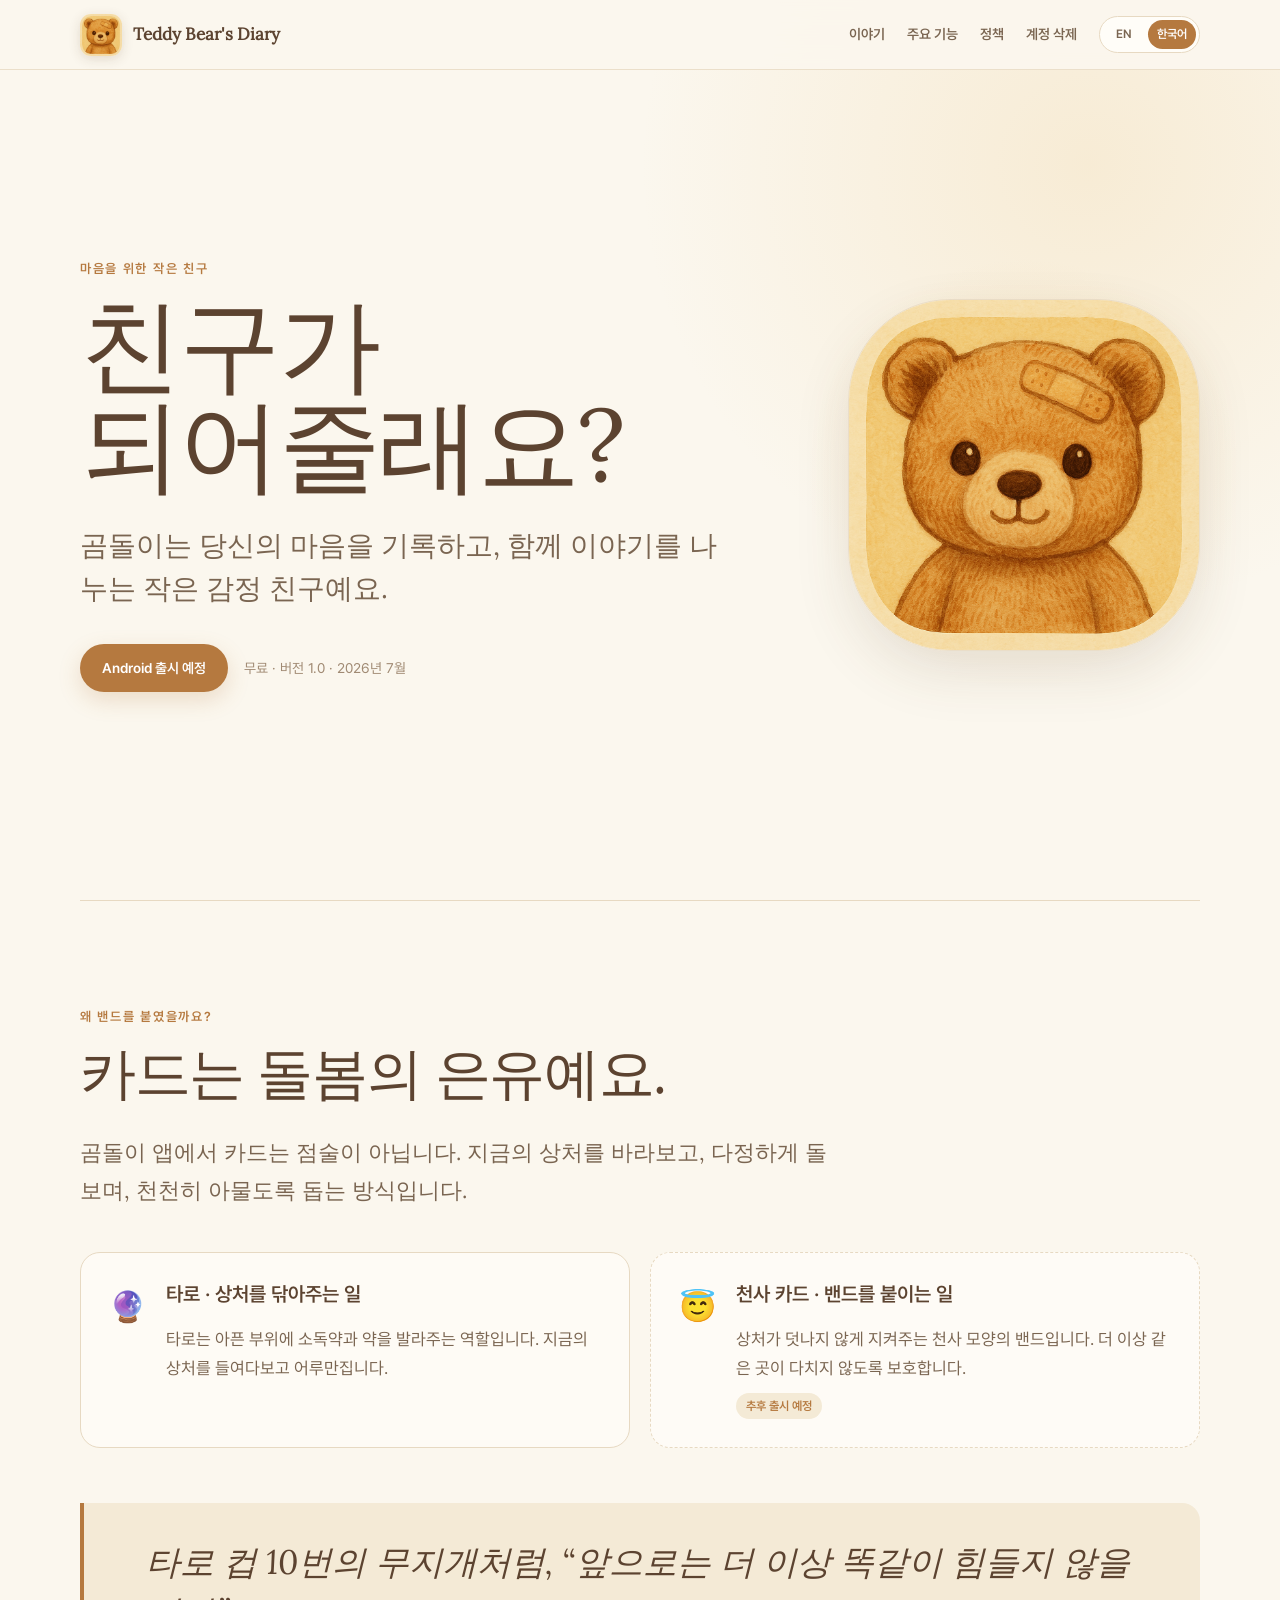
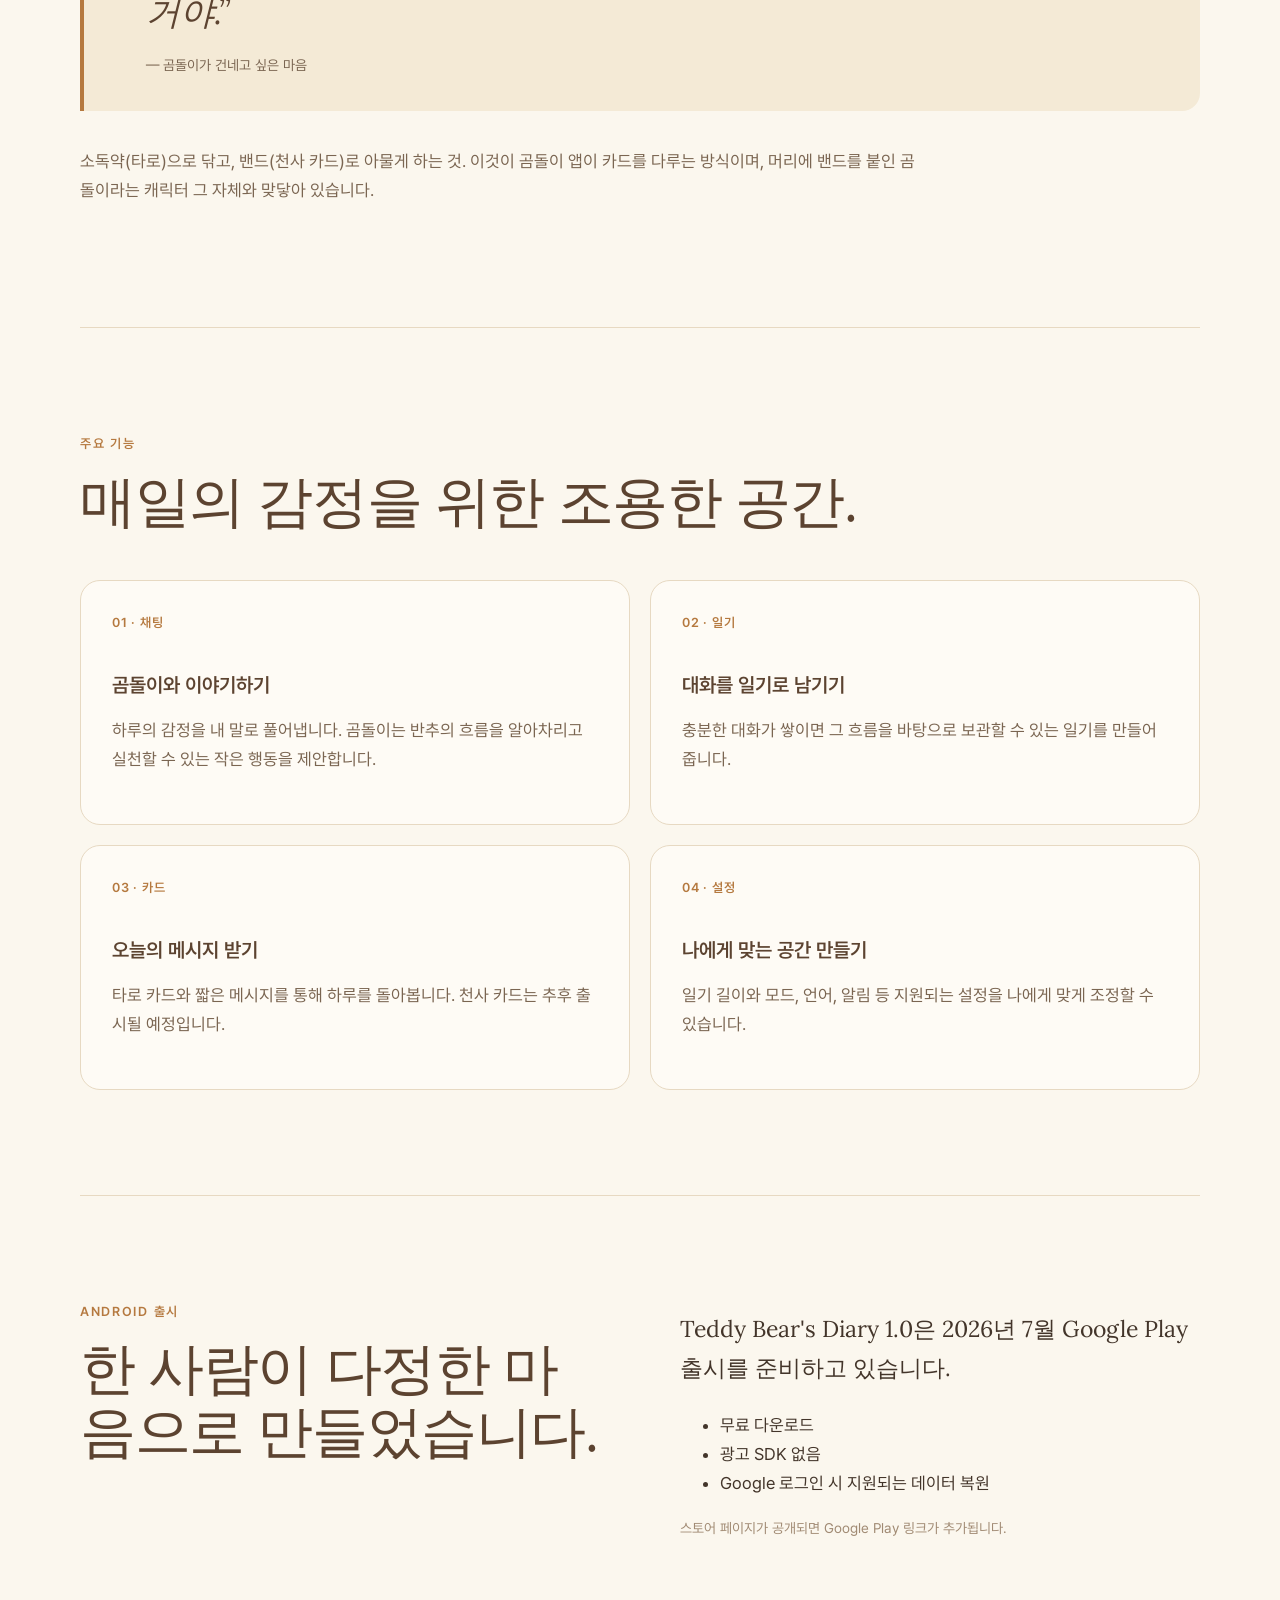
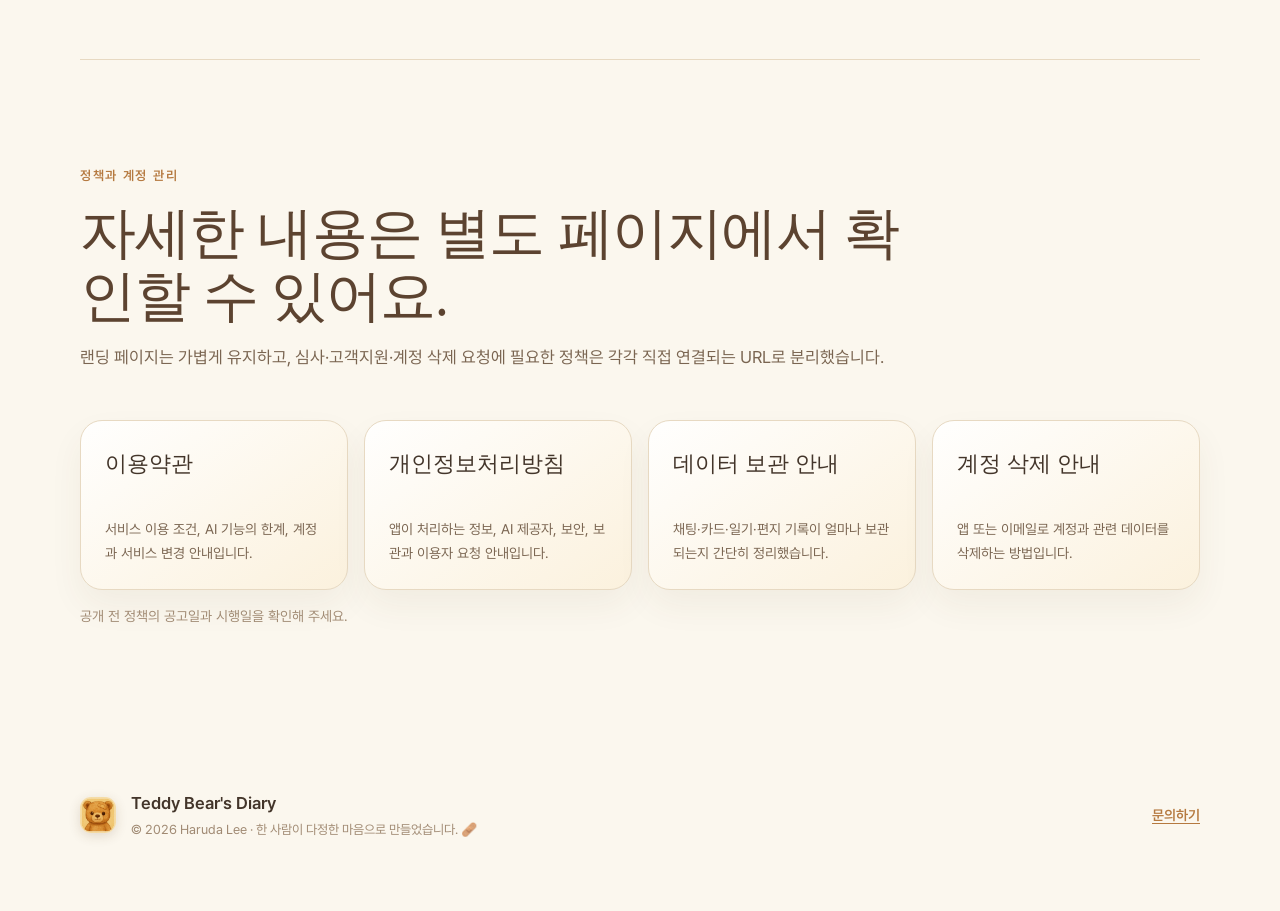
==== ko/index.html @ 34d7853b "first commit" ====
<!doctype html>
<html lang="ko">
<head>
  <meta charset="utf-8">
  <meta name="viewport" content="width=device-width, initial-scale=1">
  <meta name="description" content="Teddy Bear's Diary는 마음을 기록하고 이야기를 나누는 작은 감정 친구입니다.">
  <meta name="theme-color" content="#fbf7ee">
  <meta property="og:title" content="Teddy Bear's Diary">
  <meta property="og:description" content="당신의 마음을 기록하고 곁에서 이야기를 나누는 작은 감정 친구.">
  <meta property="og:image" content="../assets/app-icon.png">
  <title>Teddy Bear's Diary · 한국어</title>
  <link rel="icon" href="../assets/app-icon.png">
  <link rel="alternate" hreflang="en" href="../">
  <link rel="alternate" hreflang="ko" href="./">
  <link rel="stylesheet" href="../styles.css">
</head>
<body>
  <a class="skip-link" href="#main">본문으로 건너뛰기</a>

  <header class="site-header">
    <a class="brand" href="#top" aria-label="Teddy Bear's Diary 홈">
      <img src="../assets/app-icon.png" alt="" width="42" height="42">
      <span>Teddy Bear's Diary</span>
    </a>
    <div class="header-actions">
      <nav aria-label="주요 메뉴">
        <a href="#story">이야기</a>
        <a href="#features">주요 기능</a>
        <a href="#policies">정책</a>
        <a href="legal/delete-account.html">계정 삭제</a>
      </nav>
      <div class="language-switch" aria-label="언어">
        <a href="../" lang="en">EN</a>
        <a href="./" lang="ko" aria-current="page">한국어</a>
      </div>
    </div>
  </header>

  <main id="main">
    <section class="hero" id="top">
      <div class="hero-copy">
        <p class="eyebrow">마음을 위한 작은 친구</p>
        <h1>친구가<br>되어줄래요?</h1>
        <p class="lede">곰돌이는 당신의 마음을 기록하고, 함께 이야기를 나누는 작은 감정 친구예요.</p>
        <div class="hero-actions">
          <a class="button" href="#availability">Android 출시 예정</a>
          <span>무료 · 버전 1.0 · 2026년 7월</span>
        </div>
      </div>
      <figure class="hero-art">
        <img src="../assets/app-icon.png" alt="머리에 밴드를 붙인 따뜻한 수채화 곰돌이">
      </figure>
    </section>

    <section class="section story" id="story">
      <div class="section-heading">
        <p class="eyebrow">왜 밴드를 붙였을까요?</p>
        <h2>카드는 돌봄의 은유예요.</h2>
      </div>
      <p class="section-intro">곰돌이 앱에서 카드는 점술이 아닙니다. 지금의 상처를 바라보고, 다정하게 돌보며, 천천히 아물도록 돕는 방식입니다.</p>

      <div class="care-grid">
        <article class="care-card">
          <span class="care-icon" aria-hidden="true">🔮</span>
          <div>
            <h3>타로 · 상처를 닦아주는 일</h3>
            <p>타로는 아픈 부위에 소독약과 약을 발라주는 역할입니다. 지금의 상처를 들여다보고 어루만집니다.</p>
          </div>
        </article>
        <article class="care-card muted">
          <span class="care-icon" aria-hidden="true">😇</span>
          <div>
            <h3>천사 카드 · 밴드를 붙이는 일</h3>
            <p>상처가 덧나지 않게 지켜주는 천사 모양의 밴드입니다. 더 이상 같은 곳이 다치지 않도록 보호합니다.</p>
            <span class="coming-soon">추후 출시 예정</span>
          </div>
        </article>
      </div>

      <blockquote>
        <p>타로 컵 10번의 무지개처럼, “앞으로는 더 이상 똑같이 힘들지 않을 거야.”</p>
        <cite>— 곰돌이가 건네고 싶은 마음</cite>
      </blockquote>

      <p class="story-close">소독약(타로)으로 닦고, 밴드(천사 카드)로 아물게 하는 것. 이것이 곰돌이 앱이 카드를 다루는 방식이며, 머리에 밴드를 붙인 곰돌이라는 캐릭터 그 자체와 맞닿아 있습니다.</p>
    </section>

    <section class="section" id="features">
      <div class="section-heading">
        <p class="eyebrow">주요 기능</p>
        <h2>매일의 감정을 위한 조용한 공간.</h2>
      </div>
      <div class="feature-grid">
        <article>
          <span>01 · 채팅</span>
          <h3>곰돌이와 이야기하기</h3>
          <p>하루의 감정을 내 말로 풀어냅니다. 곰돌이는 반추의 흐름을 알아차리고 실천할 수 있는 작은 행동을 제안합니다.</p>
        </article>
        <article>
          <span>02 · 일기</span>
          <h3>대화를 일기로 남기기</h3>
          <p>충분한 대화가 쌓이면 그 흐름을 바탕으로 보관할 수 있는 일기를 만들어 줍니다.</p>
        </article>
        <article>
          <span>03 · 카드</span>
          <h3>오늘의 메시지 받기</h3>
          <p>타로 카드와 짧은 메시지를 통해 하루를 돌아봅니다. 천사 카드는 추후 출시될 예정입니다.</p>
        </article>
        <article>
          <span>04 · 설정</span>
          <h3>나에게 맞는 공간 만들기</h3>
          <p>일기 길이와 모드, 언어, 알림 등 지원되는 설정을 나에게 맞게 조정할 수 있습니다.</p>
        </article>
      </div>
    </section>

    <section class="section availability" id="availability">
      <div>
        <p class="eyebrow">Android 출시</p>
        <h2>한 사람이 다정한 마음으로 만들었습니다.</h2>
      </div>
      <div class="availability-copy">
        <p>Teddy Bear's Diary 1.0은 2026년 7월 Google Play 출시를 준비하고 있습니다.</p>
        <ul>
          <li>무료 다운로드</li>
          <li>광고 SDK 없음</li>
          <li>Google 로그인 시 지원되는 데이터 복원</li>
        </ul>
        <p class="small-note">스토어 페이지가 공개되면 Google Play 링크가 추가됩니다.</p>
      </div>
    </section>

    <section class="section policies policy-summary" id="policies">
      <div class="section-heading">
        <p class="eyebrow">정책과 계정 관리</p>
        <h2>자세한 내용은 별도 페이지에서 확인할 수 있어요.</h2>
        <p>랜딩 페이지는 가볍게 유지하고, 심사·고객지원·계정 삭제 요청에 필요한 정책은 각각 직접 연결되는 URL로 분리했습니다.</p>
      </div>

      <div class="policy-card-grid">
        <a class="policy-card" href="legal/terms.html">
          <strong>이용약관</strong>
          <span>서비스 이용 조건, AI 기능의 한계, 계정과 서비스 변경 안내입니다.</span>
        </a>
        <a class="policy-card" href="legal/privacy.html">
          <strong>개인정보처리방침</strong>
          <span>앱이 처리하는 정보, AI 제공자, 보안, 보관과 이용자 요청 안내입니다.</span>
        </a>
        <a class="policy-card" href="legal/retention.html">
          <strong>데이터 보관 안내</strong>
          <span>채팅·카드·일기·편지 기록이 얼마나 보관되는지 간단히 정리했습니다.</span>
        </a>
        <a class="policy-card" href="legal/delete-account.html">
          <strong>계정 삭제 안내</strong>
          <span>앱 또는 이메일로 계정과 관련 데이터를 삭제하는 방법입니다.</span>
        </a>
      </div>

      <p class="small-note">공개 전 정책의 공고일과 시행일을 확인해 주세요.</p>
    </section>
  </main>

  <footer>
    <img src="../assets/app-icon.png" alt="" width="36" height="36">
    <div>
      <strong>Teddy Bear's Diary</strong>
      <span>© 2026 Haruda Lee · 한 사람이 다정한 마음으로 만들었습니다. 🩹</span>
    </div>
    <a href="mailto:glee98670@gmail.com">문의하기</a>
  </footer>
</body>
</html>
---- styles.css ----
@font-face {
  font-family: "Lora";
  src: url("assets/fonts/Lora-Regular.ttf") format("truetype");
  font-style: normal;
  font-weight: 400;
  font-display: swap;
}

@font-face {
  font-family: "Lora";
  src: url("assets/fonts/Lora-Italic.ttf") format("truetype");
  font-style: italic;
  font-weight: 400;
  font-display: swap;
}

@font-face {
  font-family: "Pretendard";
  src: url("assets/fonts/Pretendard-Regular.otf") format("opentype");
  font-style: normal;
  font-weight: 400;
  font-display: swap;
}

@font-face {
  font-family: "Pretendard";
  src: url("assets/fonts/Pretendard-SemiBold.otf") format("opentype");
  font-style: normal;
  font-weight: 600;
  font-display: swap;
}

:root {
  --paper: #fbf7ee;
  --paper-deep: #f4ead6;
  --card: #fffdf8;
  --ink: #43352a;
  --muted: #7a6551;
  --soft: #a08a73;
  --accent: #b5793f;
  --accent-dark: #5c4330;
  --line: #e7d9c2;
  --shadow: 0 22px 55px rgba(91, 62, 34, 0.12);
}

* {
  box-sizing: border-box;
}

html {
  scroll-behavior: smooth;
  overflow-x: clip;
}

body {
  margin: 0;
  overflow-x: clip;
  background:
    radial-gradient(circle at 85% 4%, rgba(235, 199, 133, 0.24), transparent 28rem),
    var(--paper);
  color: var(--ink);
  font-family: "Pretendard", "Apple SD Gothic Neo", Arial, sans-serif;
  font-size: 17px;
  line-height: 1.72;
}

img {
  max-width: 100%;
}

a {
  color: var(--accent);
  text-underline-offset: 0.18em;
}

a:focus-visible {
  outline: 3px solid rgba(181, 121, 63, 0.38);
  outline-offset: 4px;
  border-radius: 4px;
}

.skip-link {
  position: fixed;
  z-index: 20;
  top: 12px;
  left: 12px;
  padding: 8px 14px;
  border-radius: 8px;
  background: var(--ink);
  color: white;
  transform: translateY(-160%);
}

.skip-link:focus {
  transform: translateY(0);
}

.site-header {
  position: sticky;
  z-index: 10;
  top: 0;
  display: flex;
  align-items: center;
  justify-content: space-between;
  gap: 28px;
  min-height: 70px;
  padding: 10px max(24px, calc((100vw - 1120px) / 2));
  border-bottom: 1px solid rgba(231, 217, 194, 0.82);
  background: rgba(251, 247, 238, 0.92);
  backdrop-filter: blur(14px);
}

.brand {
  display: inline-flex;
  align-items: center;
  gap: 11px;
  color: var(--accent-dark);
  font-family: "Lora", Georgia, serif;
  font-weight: 600;
  text-decoration: none;
}

.brand img,
footer img {
  border-radius: 11px;
  box-shadow: 0 3px 12px rgba(91, 62, 34, 0.16);
}

.site-header nav {
  display: flex;
  flex-wrap: wrap;
  justify-content: flex-end;
  gap: 8px 22px;
}

.header-actions {
  display: flex;
  align-items: center;
  justify-content: flex-end;
  gap: 22px;
}

.site-header nav a {
  color: var(--muted);
  font-size: 14px;
  font-weight: 600;
  text-decoration: none;
}

.site-header nav a:hover {
  color: var(--accent);
}

.language-switch {
  display: inline-flex;
  flex: 0 0 auto;
  gap: 3px;
  padding: 3px;
  border: 1px solid var(--line);
  border-radius: 999px;
  background: var(--card);
}

.language-switch a {
  min-width: 42px;
  padding: 4px 9px;
  border-radius: 999px;
  color: var(--muted);
  font-size: 12px;
  font-weight: 600;
  text-align: center;
  text-decoration: none;
}

.language-switch a[aria-current="page"] {
  background: var(--accent);
  color: white;
}

main,
footer {
  width: min(1120px, calc(100% - 48px));
  margin: 0 auto;
}

.hero {
  display: grid;
  grid-template-columns: minmax(0, 1.3fr) minmax(280px, 0.7fr);
  align-items: center;
  gap: clamp(48px, 9vw, 120px);
  min-height: calc(100vh - 70px);
  padding: 90px 0 110px;
}

.eyebrow {
  margin: 0 0 13px;
  color: var(--accent);
  font-size: 13px;
  font-weight: 600;
  letter-spacing: 0.13em;
  text-transform: uppercase;
}

h1,
h2,
h3 {
  color: var(--accent-dark);
}

h1,
h2 {
  margin: 0;
  font-family: "Lora", Georgia, serif;
  font-weight: 400;
  letter-spacing: -0.025em;
}

h1 {
  max-width: 760px;
  font-size: clamp(58px, 8vw, 104px);
  line-height: 0.98;
}

h2 {
  font-size: clamp(34px, 4.4vw, 58px);
  line-height: 1.12;
}

h3 {
  margin: 0;
  font-size: 20px;
  line-height: 1.35;
}

.lede {
  max-width: 660px;
  margin: 30px 0 10px;
  color: var(--muted);
  font-family: "Lora", Georgia, serif;
  font-size: clamp(21px, 2.5vw, 28px);
  line-height: 1.52;
}

.hero-actions {
  display: flex;
  align-items: center;
  gap: 16px;
  margin-top: 34px;
  color: var(--soft);
  font-size: 14px;
}

.button {
  display: inline-flex;
  align-items: center;
  justify-content: center;
  min-height: 48px;
  padding: 10px 22px;
  border-radius: 999px;
  background: var(--accent);
  color: white;
  font-weight: 600;
  text-decoration: none;
  box-shadow: 0 8px 22px rgba(181, 121, 63, 0.22);
}

.button:hover {
  background: #a9683a;
  transform: translateY(-1px);
}

.hero-art {
  position: relative;
  margin: 0;
}

.hero-art::before {
  position: absolute;
  z-index: -1;
  inset: -14%;
  border-radius: 50%;
  background: radial-gradient(circle, rgba(229, 188, 115, 0.28), transparent 68%);
  content: "";
}

.hero-art img {
  display: block;
  width: 100%;
  border: 1px solid rgba(231, 217, 194, 0.8);
  border-radius: 29%;
  box-shadow: var(--shadow);
}

.section {
  padding: 105px 0;
  border-top: 1px solid var(--line);
}

.section-heading {
  max-width: 820px;
  margin-bottom: 48px;
}

.section-heading > p:last-child:not(.eyebrow) {
  color: var(--muted);
}

.section-intro {
  max-width: 760px;
  margin: -18px 0 42px;
  color: var(--muted);
  font-family: "Lora", Georgia, serif;
  font-size: 22px;
}

.care-grid,
.feature-grid {
  display: grid;
  grid-template-columns: repeat(2, minmax(0, 1fr));
  gap: 20px;
}

.care-card,
.feature-grid article {
  border: 1px solid var(--line);
  border-radius: 20px;
  background: rgba(255, 253, 248, 0.74);
}

.care-card {
  display: flex;
  gap: 20px;
  padding: 28px;
}

.care-card p,
.feature-grid p {
  margin-bottom: 0;
  color: var(--muted);
}

.care-card.muted {
  border-style: dashed;
}

.care-icon {
  flex: 0 0 auto;
  font-size: 30px;
}

.coming-soon {
  display: inline-block;
  margin-top: 9px;
  padding: 3px 10px;
  border-radius: 999px;
  background: var(--paper-deep);
  color: var(--accent);
  font-size: 12px;
  font-weight: 600;
}

blockquote {
  margin: 55px 0 36px;
  padding: 34px clamp(28px, 5vw, 62px);
  border-left: 4px solid var(--accent);
  border-radius: 0 18px 18px 0;
  background: var(--paper-deep);
  font-family: "Lora", Georgia, serif;
}

blockquote p {
  margin: 0;
  color: var(--accent-dark);
  font-size: clamp(23px, 3.2vw, 34px);
  font-style: italic;
  line-height: 1.48;
}

blockquote cite {
  display: block;
  margin-top: 15px;
  color: var(--muted);
  font-family: "Pretendard", Arial, sans-serif;
  font-size: 14px;
  font-style: normal;
}

.story-close {
  max-width: 840px;
  color: var(--muted);
}

.feature-grid article {
  min-height: 245px;
  padding: 31px;
}

.feature-grid span {
  display: block;
  margin-bottom: 38px;
  color: var(--accent);
  font-size: 13px;
  font-weight: 600;
  letter-spacing: 0.06em;
  text-transform: uppercase;
}

.availability {
  display: grid;
  grid-template-columns: 1fr 1fr;
  gap: 80px;
}

.availability-copy {
  padding-top: 8px;
}

.availability-copy > p:first-child {
  margin-top: 0;
  font-family: "Lora", Georgia, serif;
  font-size: 23px;
}

.small-note {
  color: var(--soft);
  font-size: 14px;
}

.policies {
  padding-bottom: 30px;
}

.policy-summary {
  padding-bottom: 92px;
}

.policy-card-grid {
  display: grid;
  grid-template-columns: repeat(4, minmax(0, 1fr));
  gap: 16px;
  margin-top: 38px;
}

.policy-card {
  display: flex;
  min-height: 170px;
  flex-direction: column;
  justify-content: space-between;
  gap: 24px;
  padding: 24px;
  border: 1px solid var(--line);
  border-radius: 22px;
  background:
    linear-gradient(145deg, rgba(255, 255, 255, 0.82), rgba(249, 234, 205, 0.62)),
    var(--card);
  box-shadow: 0 16px 34px rgba(91, 62, 34, 0.06);
  text-decoration: none;
}

.policy-card strong {
  color: var(--ink);
  font-family: "Lora", Georgia, serif;
  font-size: 22px;
  font-weight: 400;
}

.policy-card span {
  color: var(--muted);
  font-size: 14px;
}

.legal-page {
  padding-top: 86px;
}

.legal-page .section-heading h1 {
  max-width: 760px;
  margin: 0;
  font-family: "Lora", Georgia, serif;
  font-size: clamp(42px, 7vw, 84px);
  font-weight: 400;
  letter-spacing: -0.055em;
  line-height: 0.96;
}

.policy-nav {
  position: sticky;
  z-index: 5;
  top: 84px;
  display: flex;
  flex-wrap: wrap;
  gap: 10px;
  margin: 0 0 55px;
  padding: 13px;
  border: 1px solid var(--line);
  border-radius: 16px;
  background: rgba(251, 247, 238, 0.94);
  backdrop-filter: blur(12px);
}

.policy-nav a {
  padding: 7px 13px;
  border-radius: 999px;
  background: var(--paper-deep);
  font-size: 13px;
  font-weight: 600;
  text-decoration: none;
}

.policy-nav a[aria-current="page"] {
  background: var(--accent);
  color: #fffaf0;
}

.policy-document {
  scroll-margin-top: 160px;
  margin: 0 0 60px;
  padding: clamp(28px, 6vw, 68px);
  border: 1px solid var(--line);
  border-radius: 24px;
  background: var(--card);
  box-shadow: 0 18px 42px rgba(91, 62, 34, 0.06);
}

.policy-document > header {
  display: grid;
  grid-template-columns: 54px minmax(0, 1fr);
  gap: 18px;
  margin-bottom: 50px;
  padding-bottom: 32px;
  border-bottom: 1px solid var(--line);
}

.policy-document > header h2 {
  font-size: clamp(31px, 4vw, 48px);
}

.policy-document > header p:not(.policy-number) {
  margin: 8px 0 0;
  color: var(--soft);
  font-size: 14px;
}

.policy-number {
  display: grid;
  width: 48px;
  height: 48px;
  margin: 4px 0 0;
  place-items: center;
  border-radius: 14px;
  background: var(--paper-deep);
  color: var(--accent);
  font-family: "Lora", Georgia, serif;
  font-weight: 600;
}

.policy-document section {
  margin: 42px 0;
}

.policy-document section:last-child {
  margin-bottom: 0;
}

.policy-document h3 {
  margin-bottom: 12px;
  font-family: "Lora", Georgia, serif;
  font-size: 22px;
  font-weight: 400;
}

.policy-document li + li {
  margin-top: 7px;
}

.retention-list {
  display: grid;
  gap: 0;
  margin: 0 0 40px;
  padding: 0;
  list-style: none;
}

.retention-list li {
  display: grid;
  grid-template-columns: minmax(190px, 0.7fr) minmax(0, 1.3fr);
  gap: 30px;
  margin: 0;
  padding: 19px 0;
  border-bottom: 1px solid var(--line);
}

.retention-list span {
  color: var(--muted);
}

.steps {
  padding-left: 24px;
}

.steps li {
  padding-left: 8px;
}

.deletion {
  border-color: rgba(181, 121, 63, 0.46);
}

footer {
  display: grid;
  grid-template-columns: auto 1fr auto;
  align-items: center;
  gap: 15px;
  padding: 55px 0 70px;
}

footer strong,
footer span {
  display: block;
}

footer span {
  color: var(--soft);
  font-size: 13px;
}

footer > a {
  font-size: 14px;
  font-weight: 600;
}

@media (max-width: 780px) {
  body {
    font-size: 16px;
  }

  .site-header {
    position: relative;
    padding: 14px 20px;
  }

  .site-header nav {
    display: none;
  }

  .header-actions {
    gap: 0;
  }

  main,
  footer {
    width: min(100% - 34px, 680px);
  }

  .hero {
    grid-template-columns: 1fr;
    min-height: auto;
    padding: 68px 0 85px;
  }

  .hero-art {
    width: min(78%, 380px);
    margin: 0 auto;
  }

  .hero-actions {
    align-items: flex-start;
    flex-direction: column;
  }

  .section {
    padding: 78px 0;
  }

  .care-grid,
  .feature-grid,
  .policy-card-grid,
  .availability {
    grid-template-columns: 1fr;
  }

  .availability {
    gap: 32px;
  }

  .policy-nav {
    position: static;
  }

  .policy-document {
    padding: 27px 21px;
    border-radius: 18px;
  }

  .policy-document > header {
    grid-template-columns: 1fr;
  }

  .retention-list li {
    grid-template-columns: 1fr;
    gap: 4px;
  }

  footer {
    grid-template-columns: auto 1fr;
  }

  footer > a {
    grid-column: 2;
  }
}

@media (prefers-reduced-motion: reduce) {
  html {
    scroll-behavior: auto;
  }

  * {
    transition: none !important;
  }
}

@media print {
  .site-header,
  .policy-nav,
  .hero,
  .story,
  #features,
  #availability,
  footer {
    display: none;
  }

  body {
    background: white;
    font-size: 11pt;
  }

  main {
    width: 100%;
  }

  .section {
    padding: 0;
    border: 0;
  }

  .policy-document {
    break-before: page;
    box-shadow: none;
  }
}
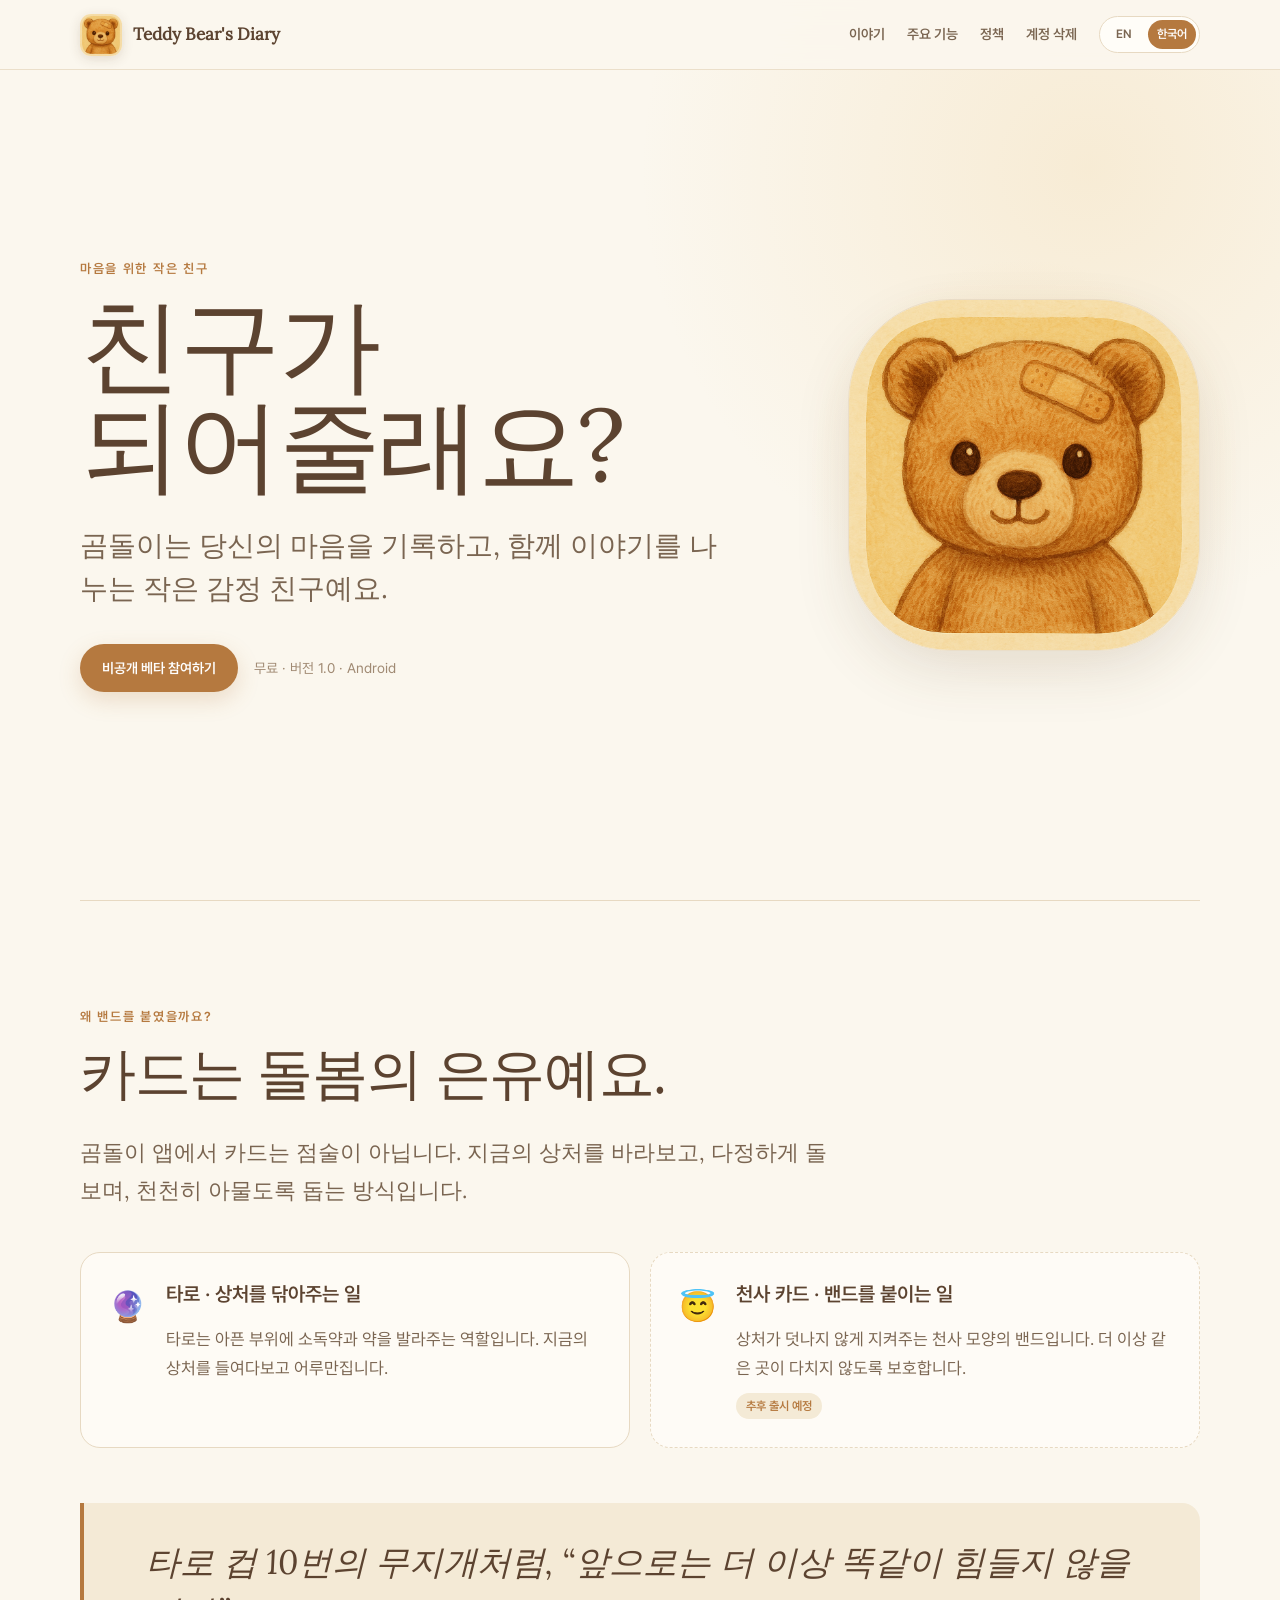
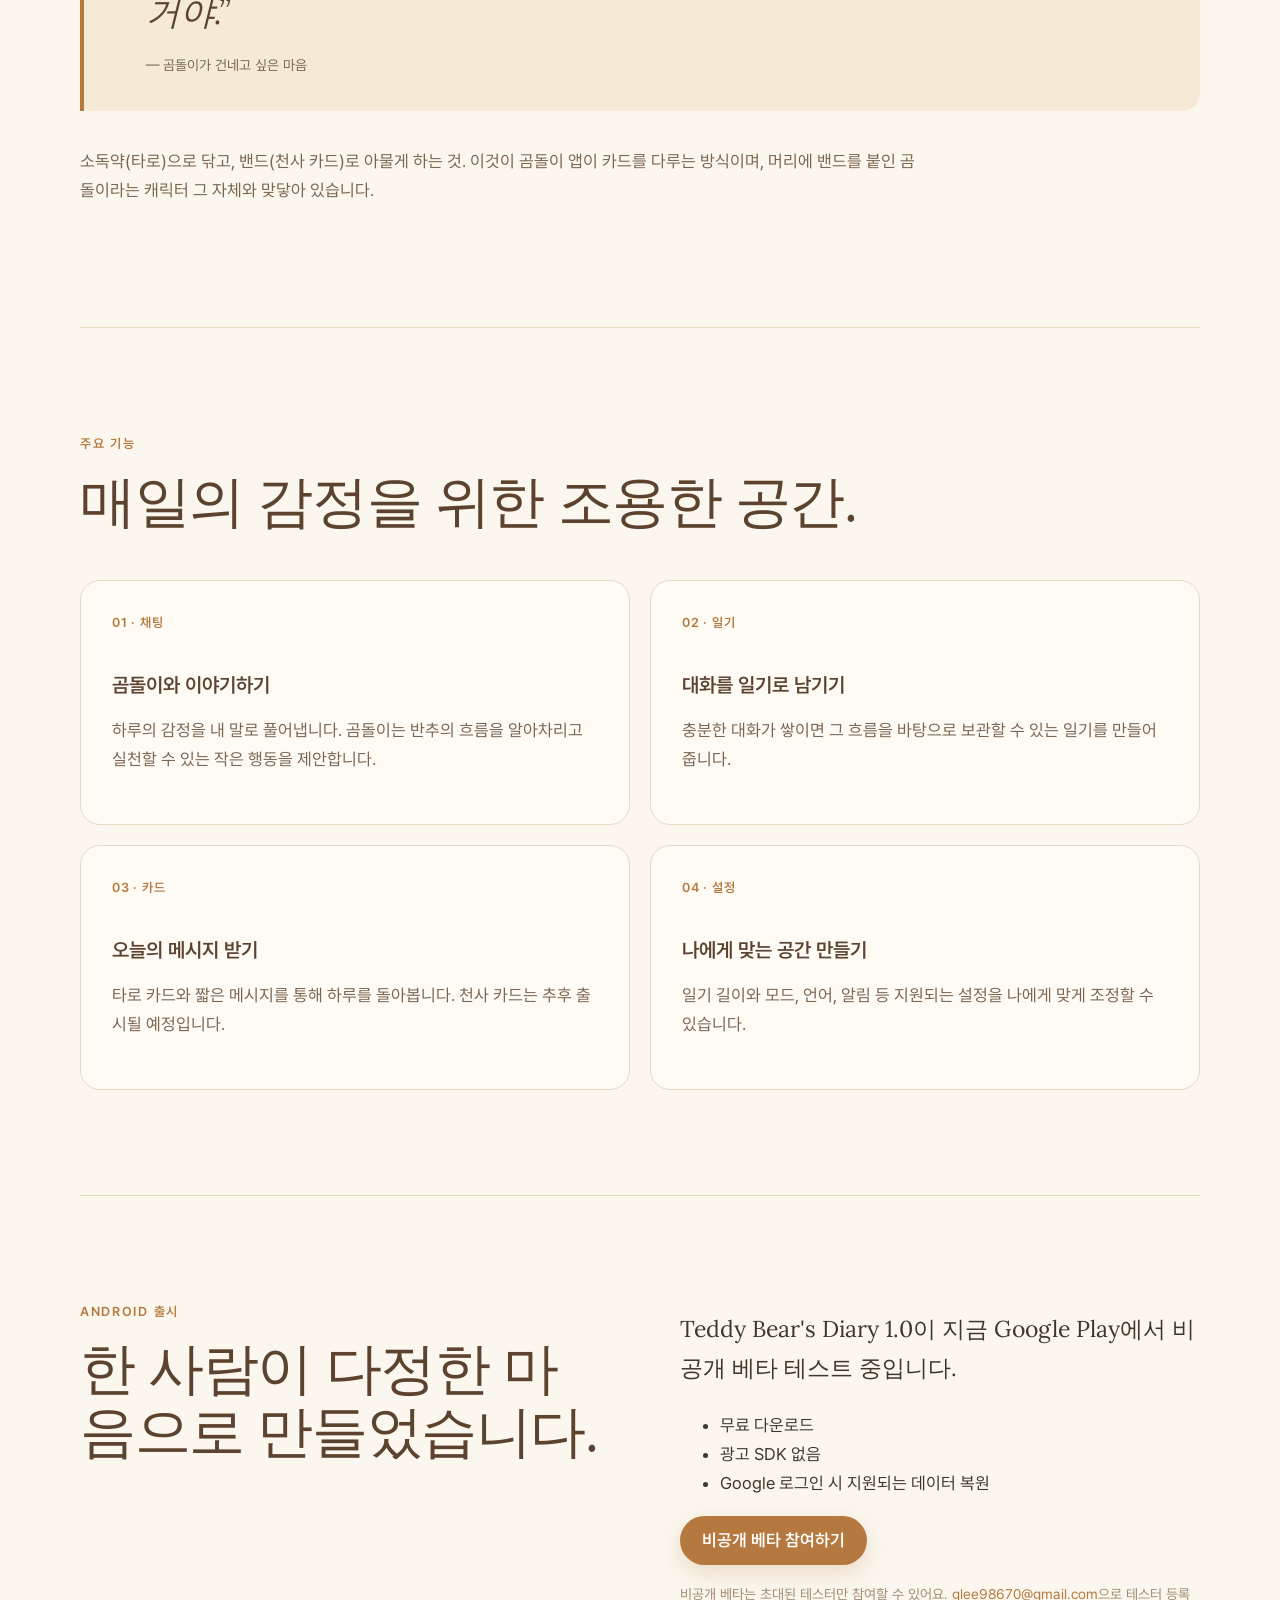
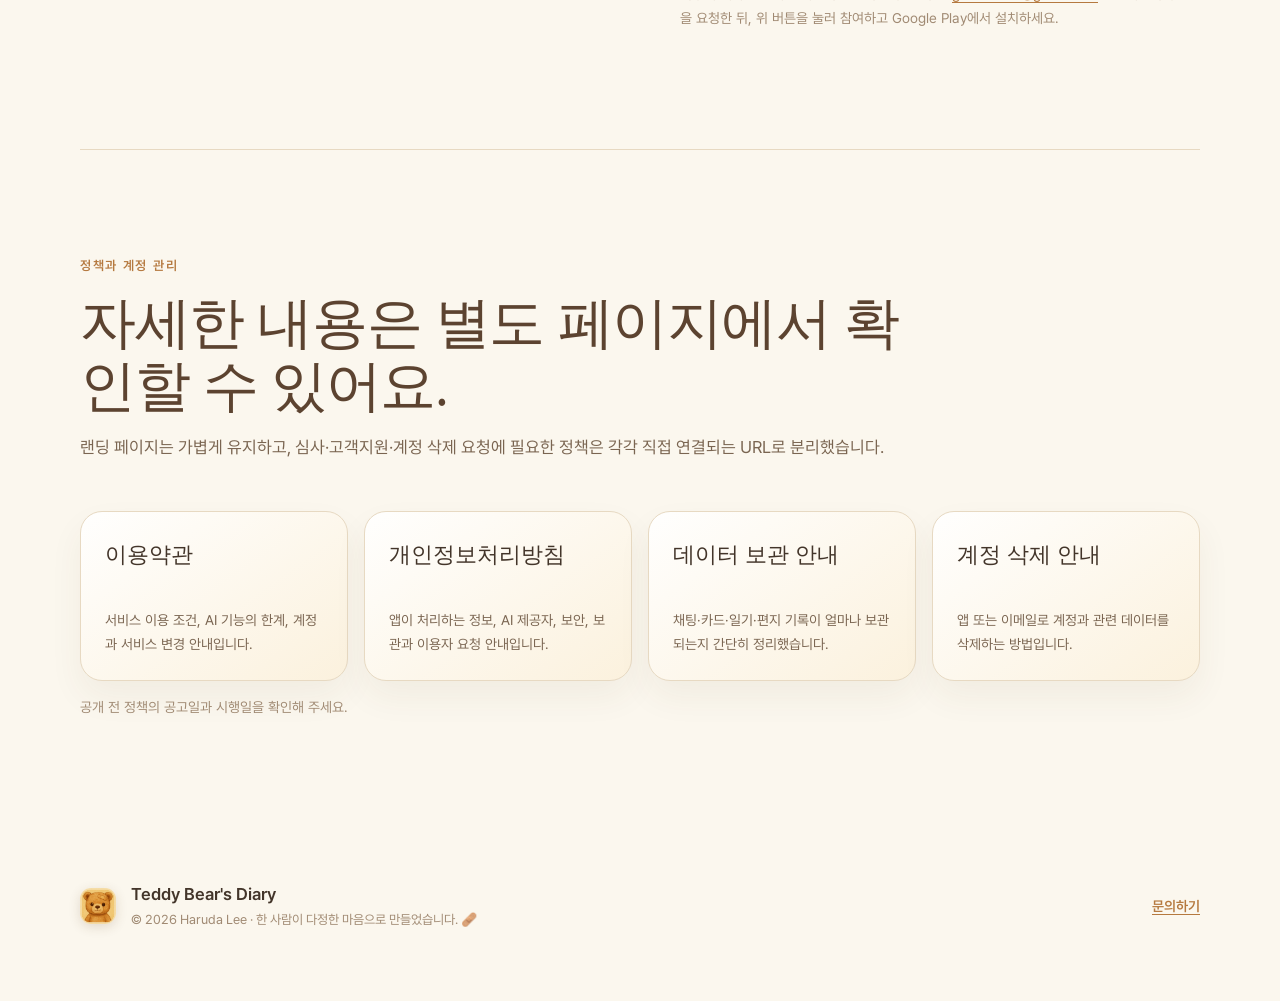
==== commit cbfdadfb: "링크" ====
--- a/ko/index.html
+++ b/ko/index.html
@@ -43,8 +43,8 @@
         <h1>친구가<br>되어줄래요?</h1>
         <p class="lede">곰돌이는 당신의 마음을 기록하고, 함께 이야기를 나누는 작은 감정 친구예요.</p>
         <div class="hero-actions">
-          <a class="button" href="#availability">Android 출시 예정</a>
-          <span>무료 · 버전 1.0 · 2026년 7월</span>
+          <a class="button" href="#availability">비공개 베타 참여하기</a>
+          <span>무료 · 버전 1.0 · Android</span>
         </div>
       </div>
       <figure class="hero-art">
@@ -120,13 +120,16 @@
         <h2>한 사람이 다정한 마음으로 만들었습니다.</h2>
       </div>
       <div class="availability-copy">
-        <p>Teddy Bear's Diary 1.0은 2026년 7월 Google Play 출시를 준비하고 있습니다.</p>
+        <p>Teddy Bear's Diary 1.0이 지금 Google Play에서 비공개 베타 테스트 중입니다.</p>
         <ul>
           <li>무료 다운로드</li>
           <li>광고 SDK 없음</li>
           <li>Google 로그인 시 지원되는 데이터 복원</li>
         </ul>
-        <p class="small-note">스토어 페이지가 공개되면 Google Play 링크가 추가됩니다.</p>
+        <p class="beta-cta">
+          <a class="button" href="https://play.google.com/apps/testing/com.harudalee.browniediary" target="_blank" rel="noopener">비공개 베타 참여하기</a>
+        </p>
+        <p class="small-note">비공개 베타는 초대된 테스터만 참여할 수 있어요. <a href="mailto:glee98670@gmail.com">glee98670@gmail.com</a>으로 테스터 등록을 요청한 뒤, 위 버튼을 눌러 참여하고 Google Play에서 설치하세요.</p>
       </div>
     </section>
 
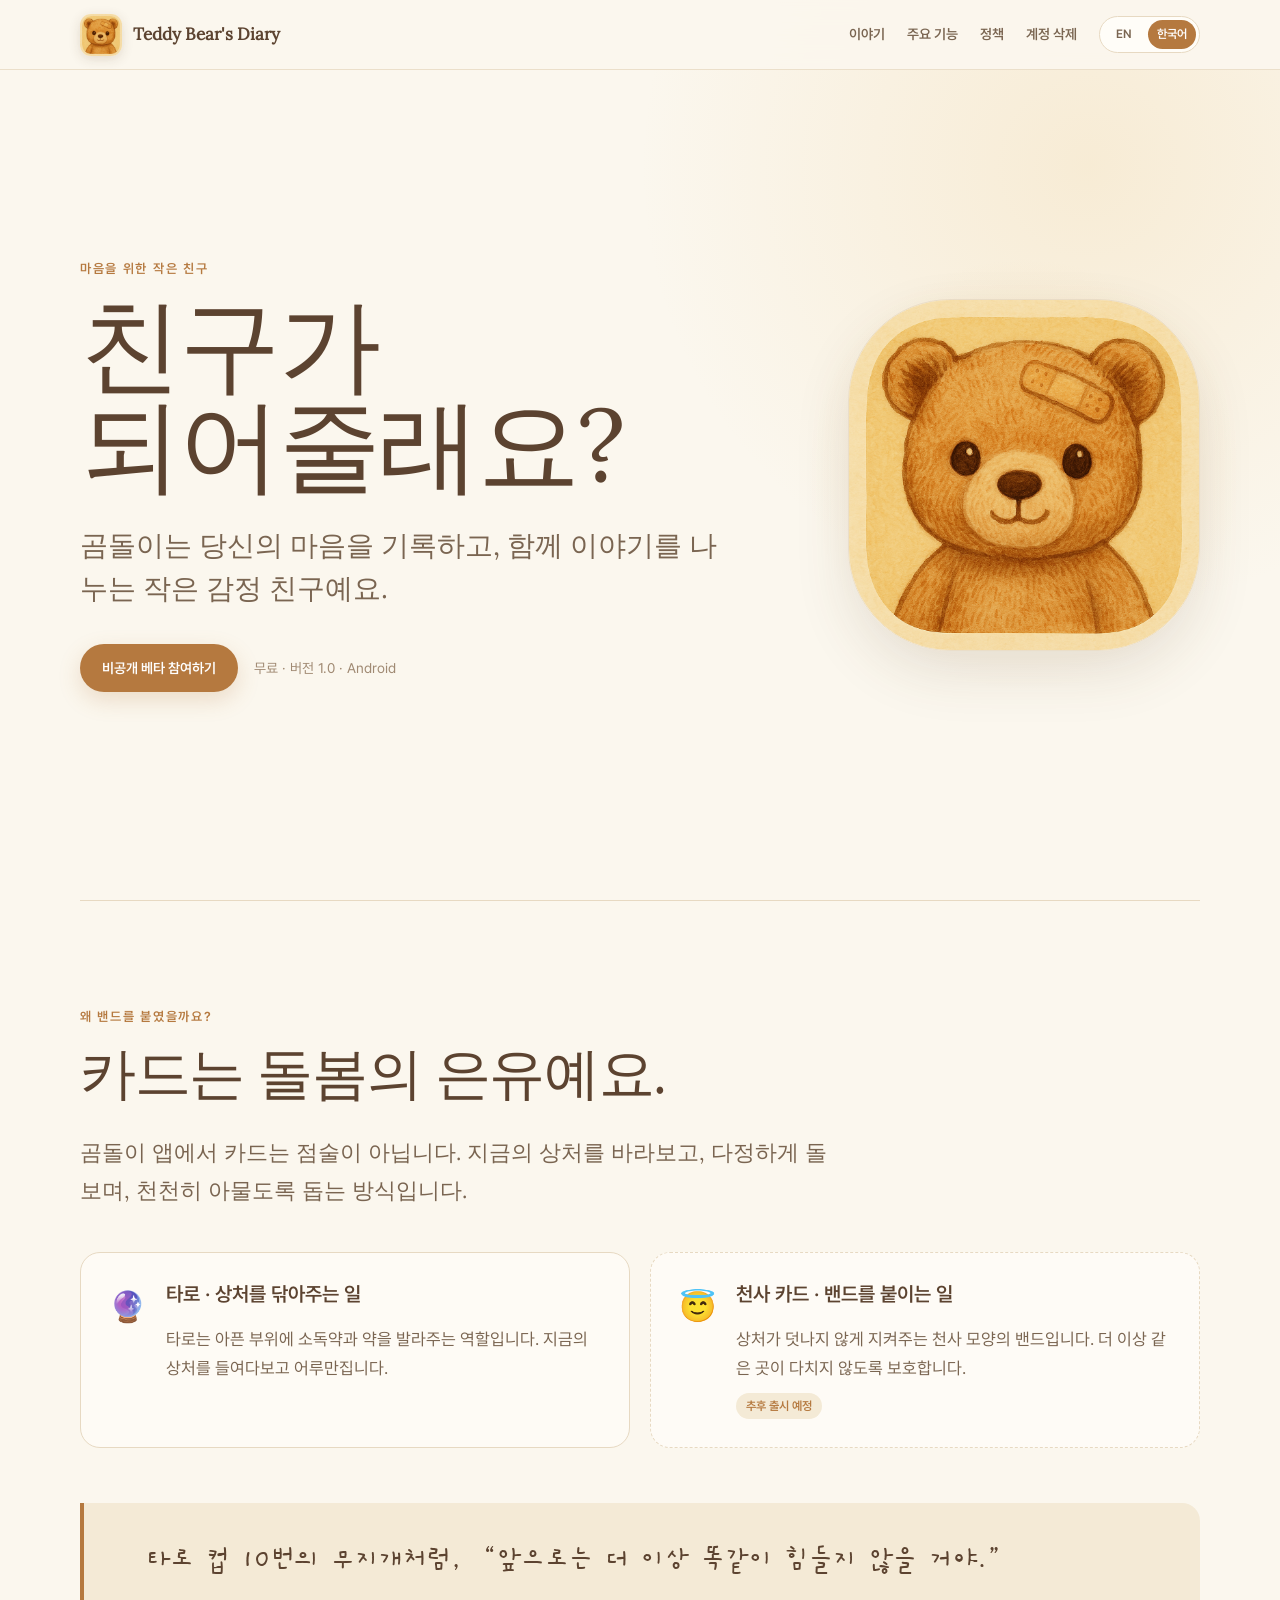
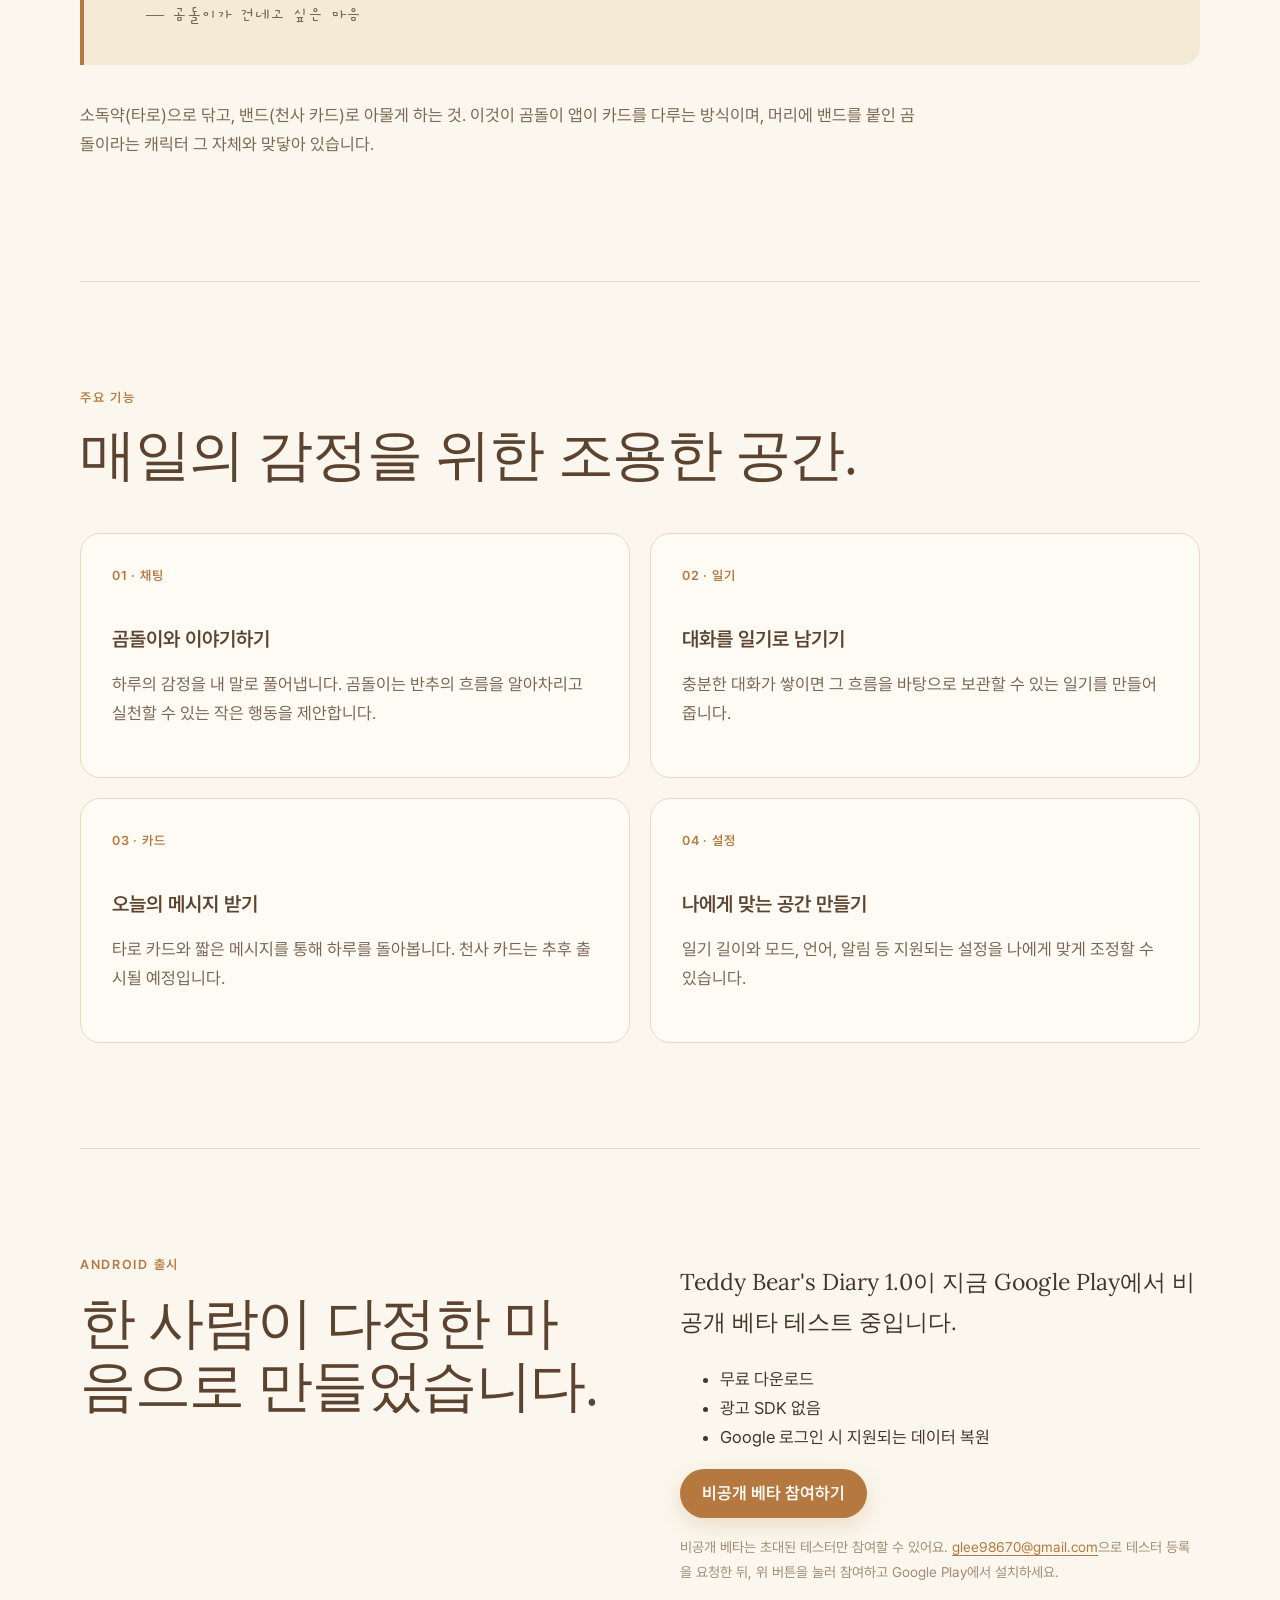
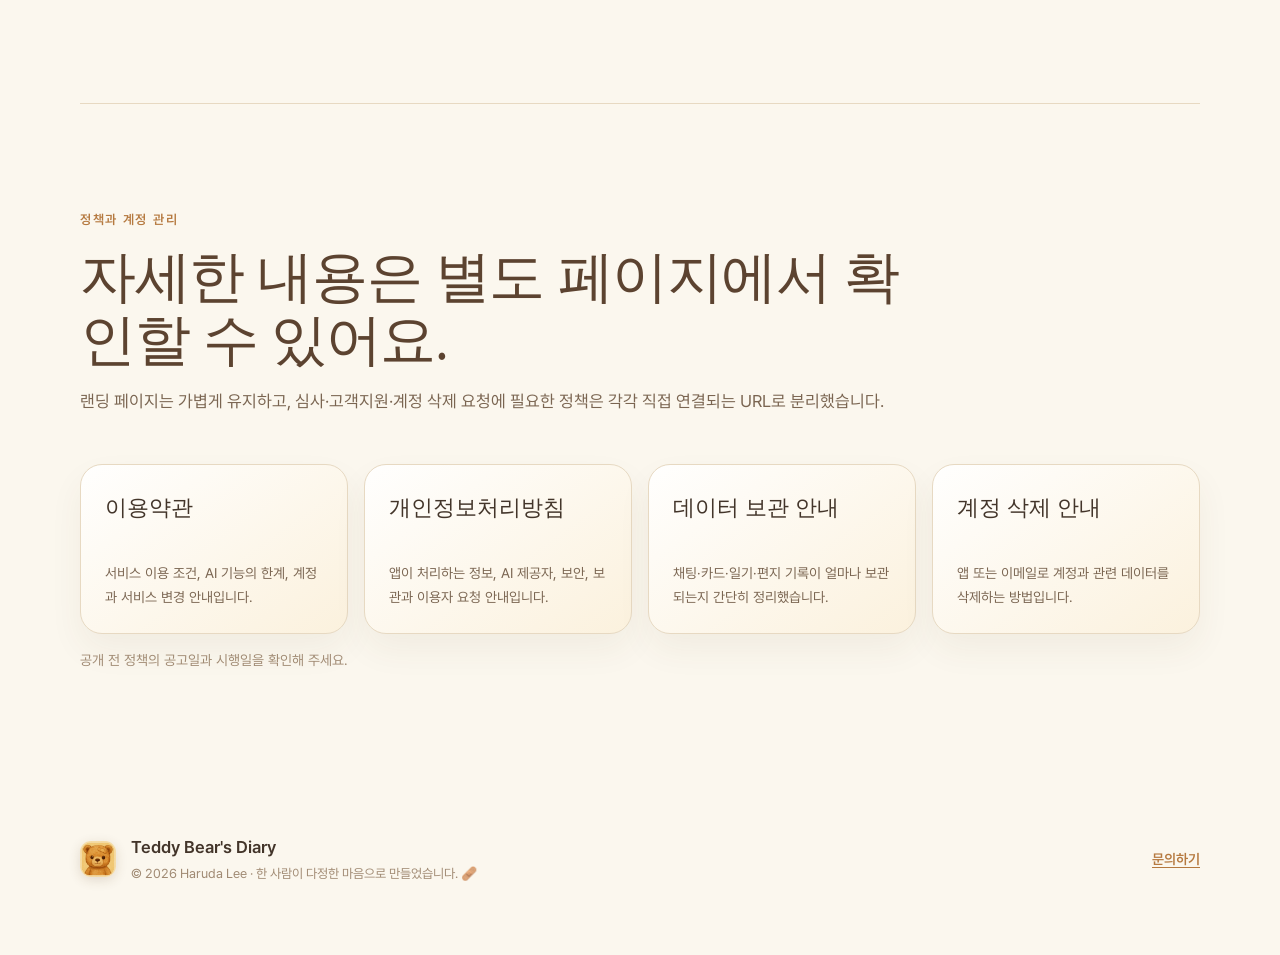
==== commit 7c145a75: "index" ====
--- a/ko/index.html
+++ b/ko/index.html
@@ -127,7 +127,8 @@
           <li>Google 로그인 시 지원되는 데이터 복원</li>
         </ul>
         <p class="beta-cta">
-          <a class="button" href="https://play.google.com/apps/testing/com.harudalee.browniediary" target="_blank" rel="noopener">비공개 베타 참여하기</a>
+<!--          <a class="button" href="https://play.google.com/apps/testing/com.harudalee.browniediary" target="_blank" rel="noopener">비공개 베타 참여하기</a>-->
+                    <a class="button" href="https://groups.google.com/g/brownie_teddybear_test" target="_blank" rel="noopener">비공개 베타 참여하기</a>
         </p>
         <p class="small-note">비공개 베타는 초대된 테스터만 참여할 수 있어요. <a href="mailto:glee98670@gmail.com">glee98670@gmail.com</a>으로 테스터 등록을 요청한 뒤, 위 버튼을 눌러 참여하고 Google Play에서 설치하세요.</p>
       </div>
--- a/styles.css
+++ b/styles.css
@@ -27,6 +27,23 @@
   src: url("assets/fonts/Pretendard-SemiBold.otf") format("opentype");
   font-style: normal;
   font-weight: 600;
+  font-display: swap;
+}
+
+/* 손글씨 (앱과 동일) — 영어: Caveat, 한국어: Gaegu */
+@font-face {
+  font-family: "Caveat";
+  src: url("assets/fonts/Caveat-Regular.ttf") format("truetype");
+  font-style: normal;
+  font-weight: 400;
+  font-display: swap;
+}
+
+@font-face {
+  font-family: "Gaegu";
+  src: url("assets/fonts/Gaegu-Regular.ttf") format("truetype");
+  font-style: normal;
+  font-weight: 400;
   font-display: swap;
 }
 
@@ -371,18 +388,31 @@
 blockquote p {
   margin: 0;
   color: var(--accent-dark);
-  font-size: clamp(23px, 3.2vw, 34px);
-  font-style: italic;
-  line-height: 1.48;
+  font-family: "Caveat", "Gaegu", cursive;
+  font-size: clamp(30px, 4vw, 44px);
+  font-style: normal;
+  line-height: 1.35;
+}
+
+/* 한국어: 손글씨 Gaegu + 크기 축소(영문 대비 작게) */
+html[lang="ko"] blockquote p {
+  font-family: "Gaegu", cursive;
+  font-size: clamp(21px, 2.8vw, 29px);
+  line-height: 1.6;
 }
 
 blockquote cite {
   display: block;
-  margin-top: 15px;
-  color: var(--muted);
-  font-family: "Pretendard", Arial, sans-serif;
-  font-size: 14px;
+  margin-top: 16px;
+  color: var(--muted);
+  font-family: "Caveat", "Gaegu", cursive;
+  font-size: 21px;
   font-style: normal;
+}
+
+html[lang="ko"] blockquote cite {
+  font-family: "Gaegu", cursive;
+  font-size: 18px;
 }
 
 .story-close {
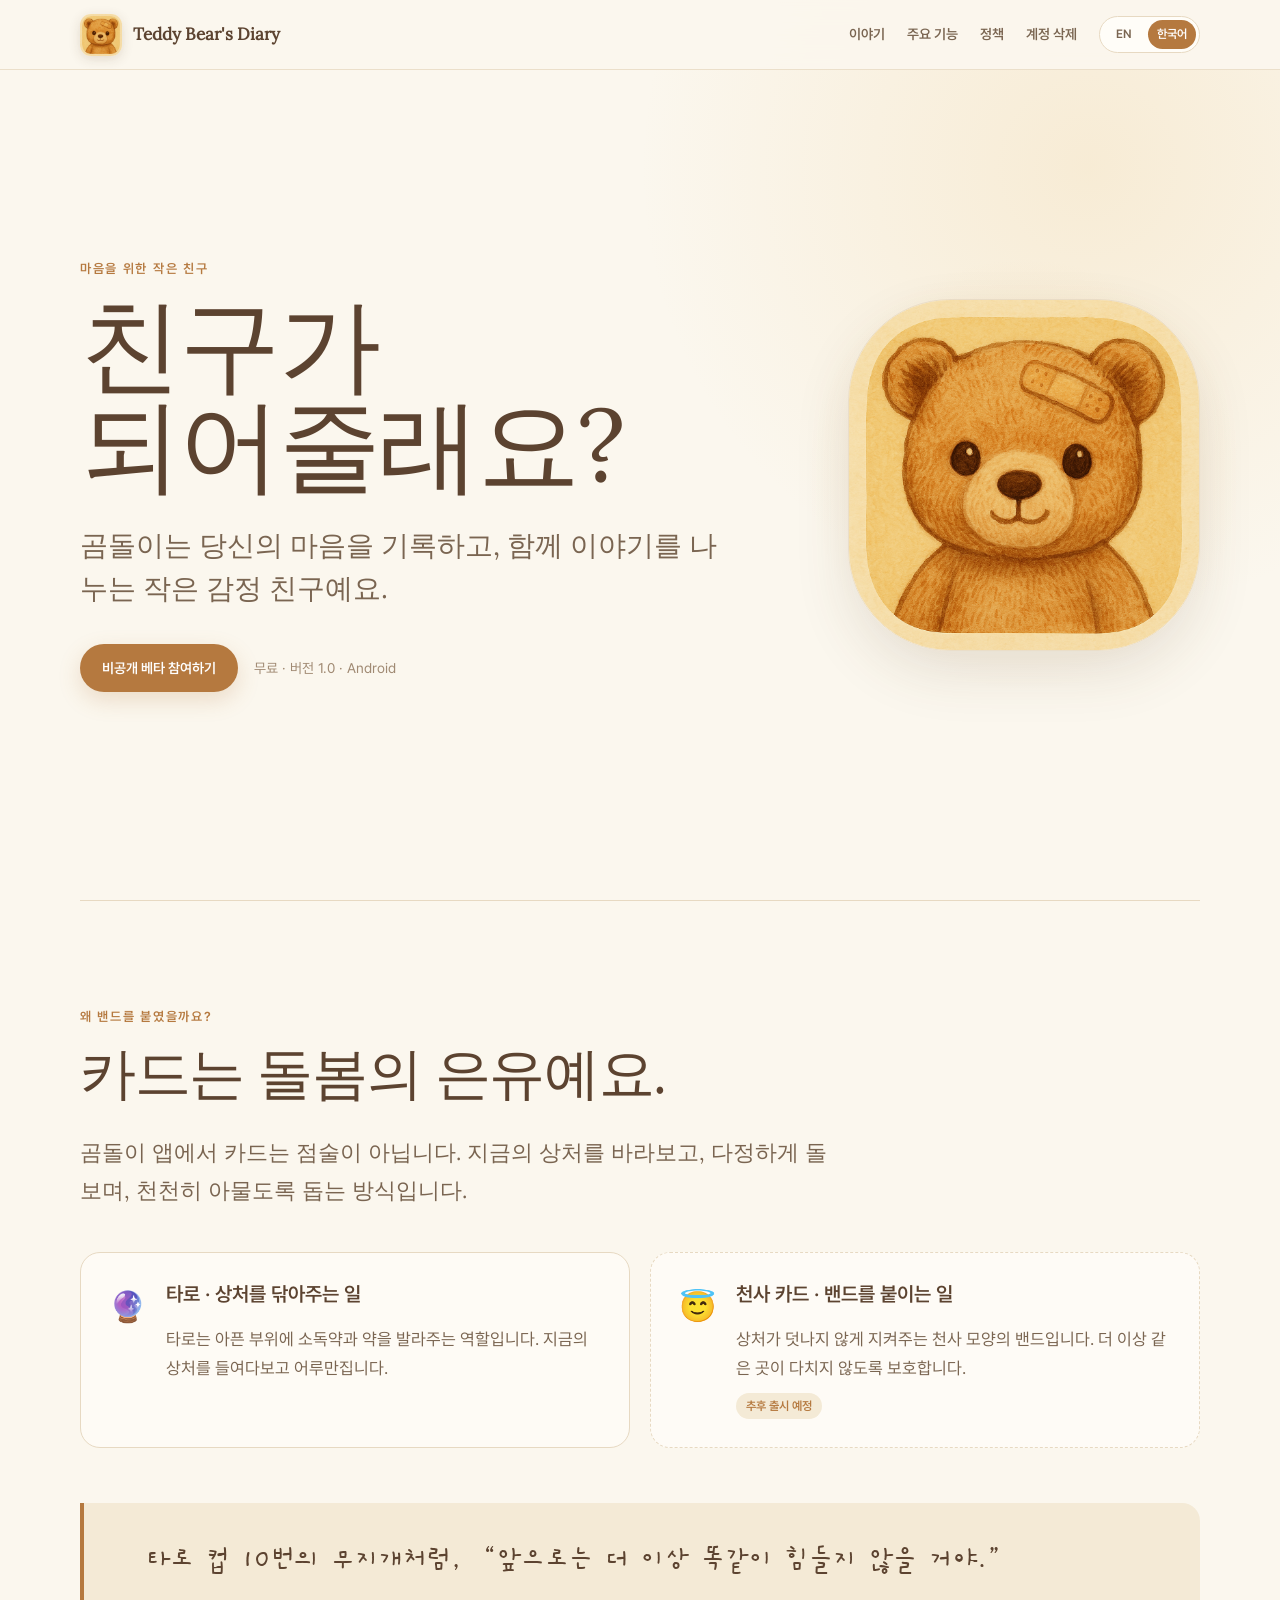
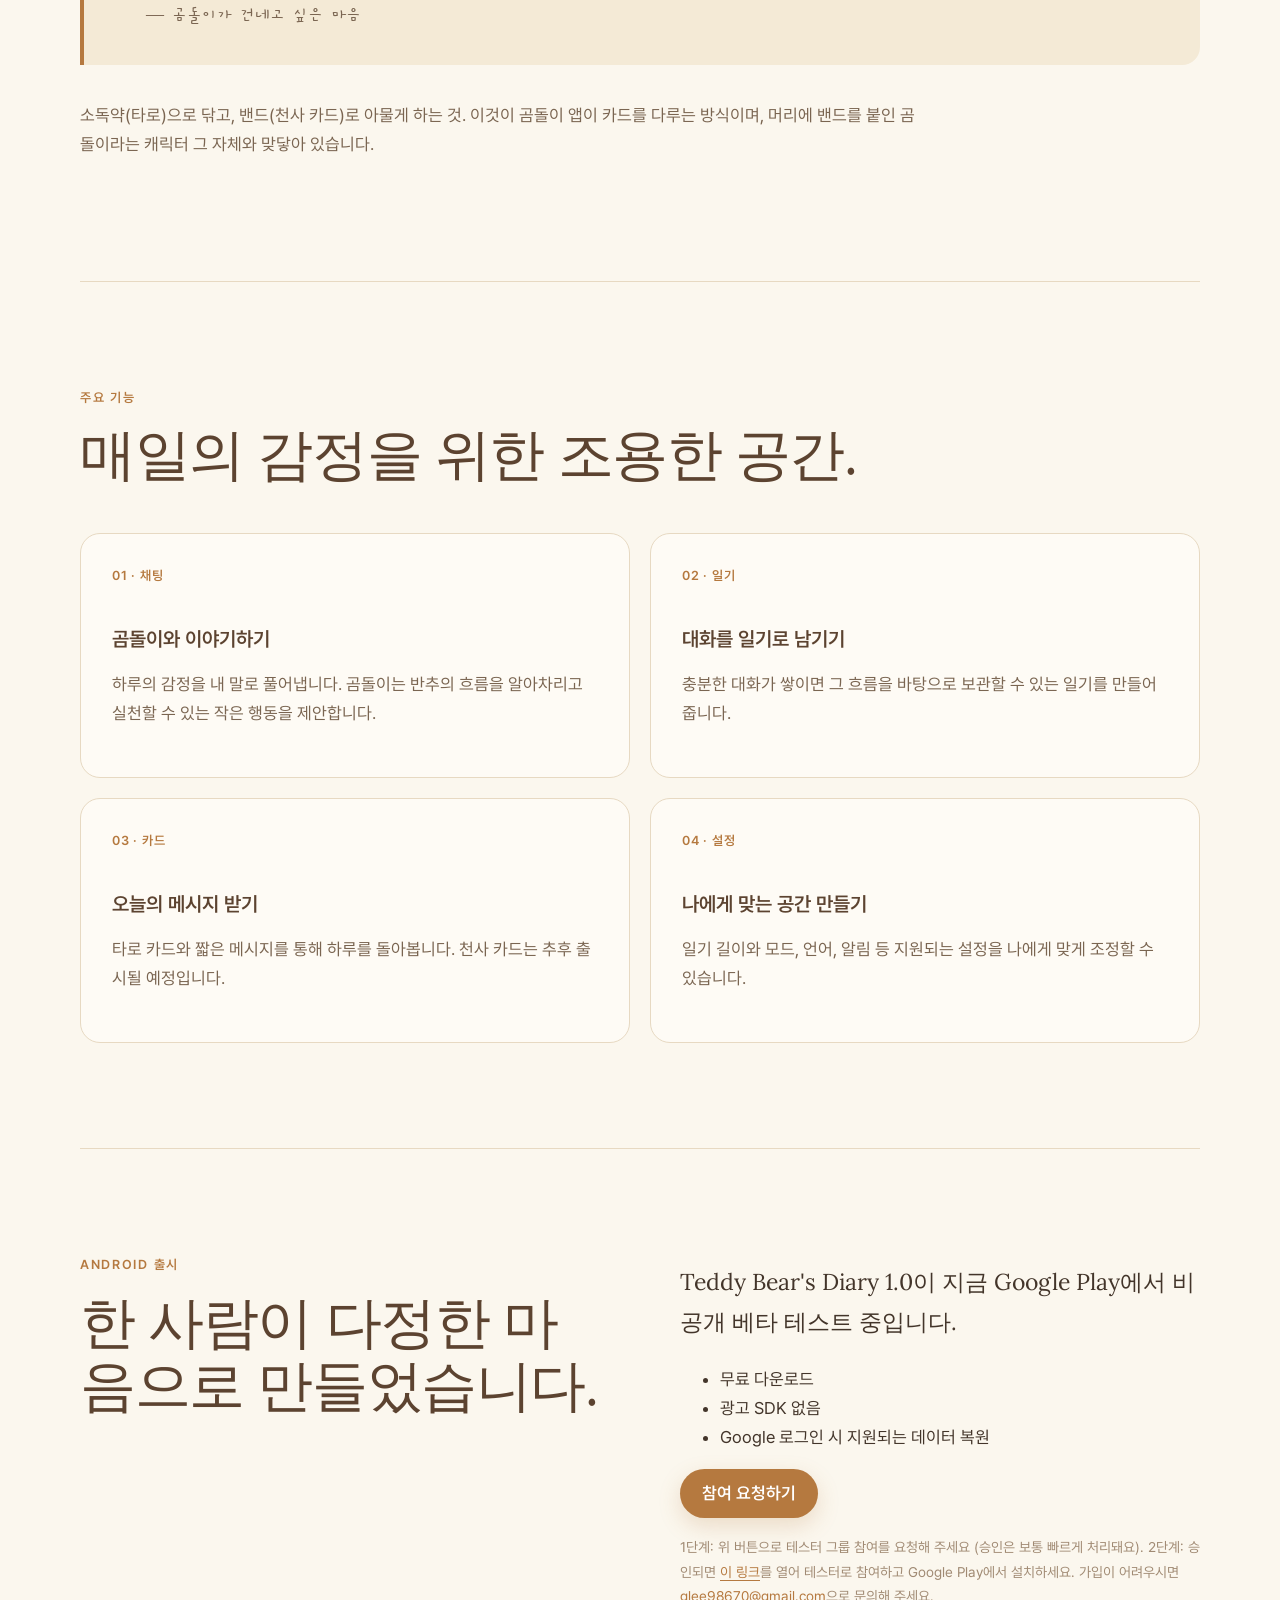
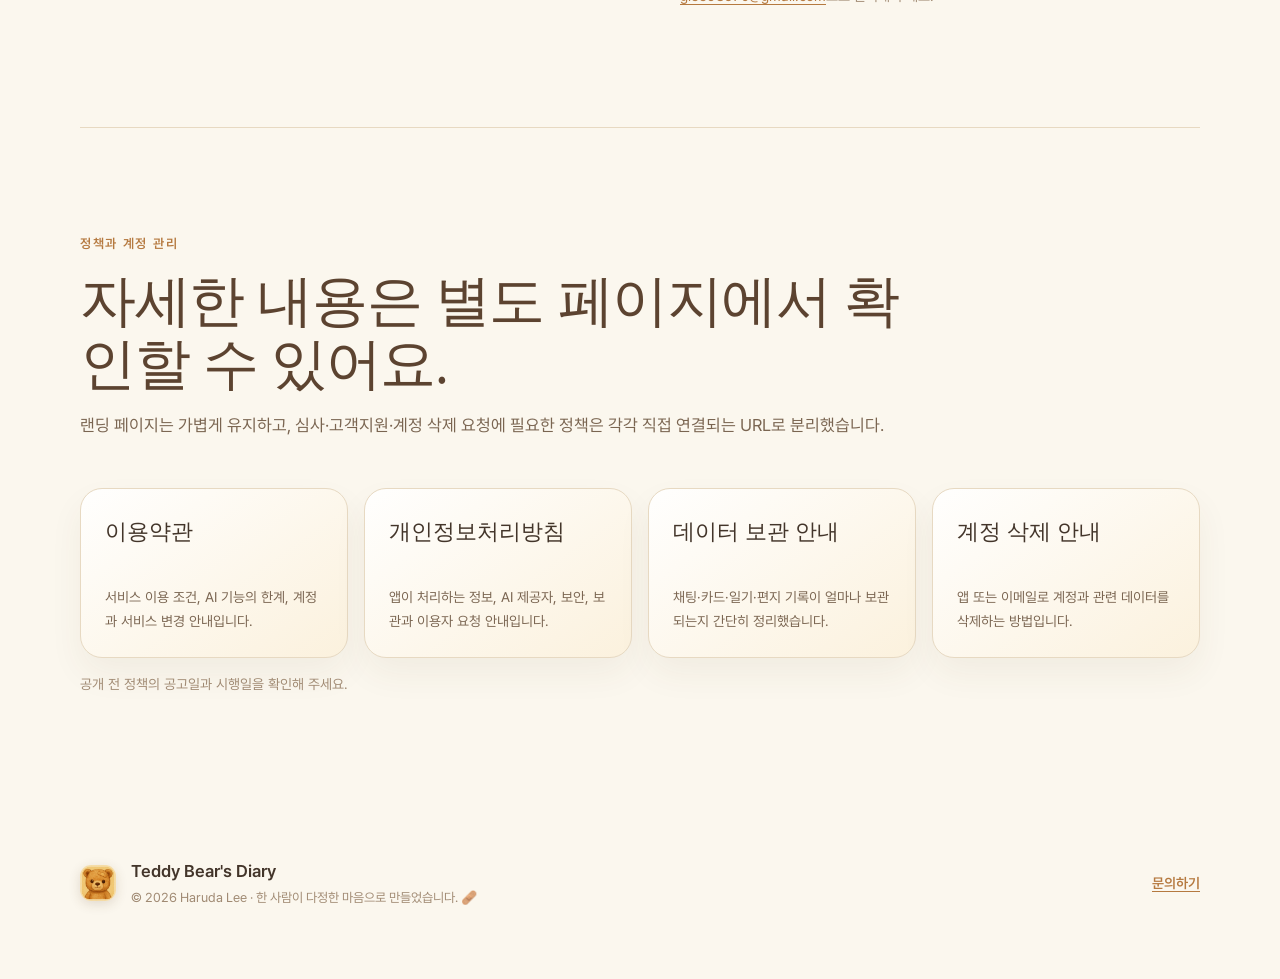
==== commit 54f4a6da: "fix" ====
--- a/ko/index.html
+++ b/ko/index.html
@@ -127,10 +127,9 @@
           <li>Google 로그인 시 지원되는 데이터 복원</li>
         </ul>
         <p class="beta-cta">
-<!--          <a class="button" href="https://play.google.com/apps/testing/com.harudalee.browniediary" target="_blank" rel="noopener">비공개 베타 참여하기</a>-->
-                    <a class="button" href="https://groups.google.com/g/brownie_teddybear_test" target="_blank" rel="noopener">비공개 베타 참여하기</a>
+          <a class="button" href="https://groups.google.com/g/brownie_teddybear_test" target="_blank" rel="noopener">참여 요청하기</a>
         </p>
-        <p class="small-note">비공개 베타는 초대된 테스터만 참여할 수 있어요. <a href="mailto:glee98670@gmail.com">glee98670@gmail.com</a>으로 테스터 등록을 요청한 뒤, 위 버튼을 눌러 참여하고 Google Play에서 설치하세요.</p>
+        <p class="small-note">1단계: 위 버튼으로 테스터 그룹 참여를 요청해 주세요 (승인은 보통 빠르게 처리돼요). 2단계: 승인되면 <a href="https://play.google.com/apps/testing/com.harudalee.browniediary" target="_blank" rel="noopener">이 링크</a>를 열어 테스터로 참여하고 Google Play에서 설치하세요. 가입이 어려우시면 <a href="mailto:glee98670@gmail.com">glee98670@gmail.com</a>으로 문의해 주세요.</p>
       </div>
     </section>
 
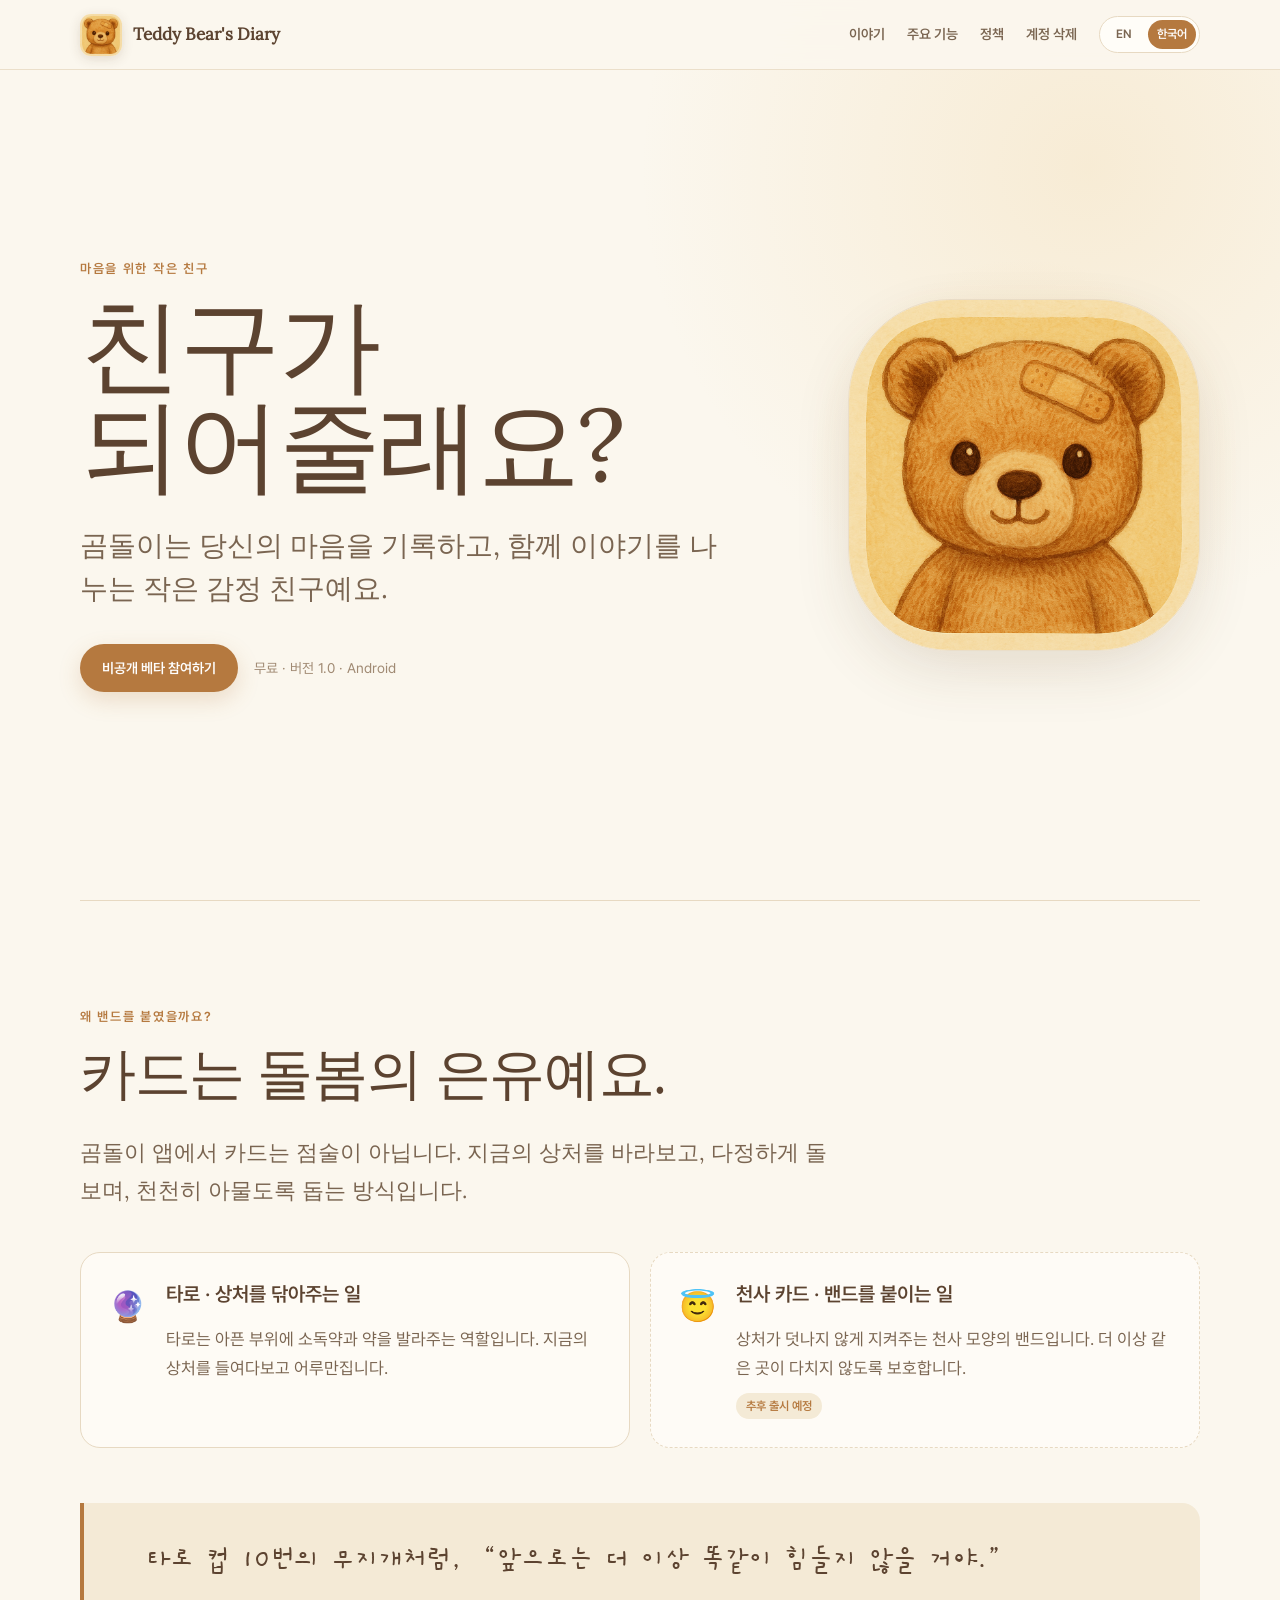
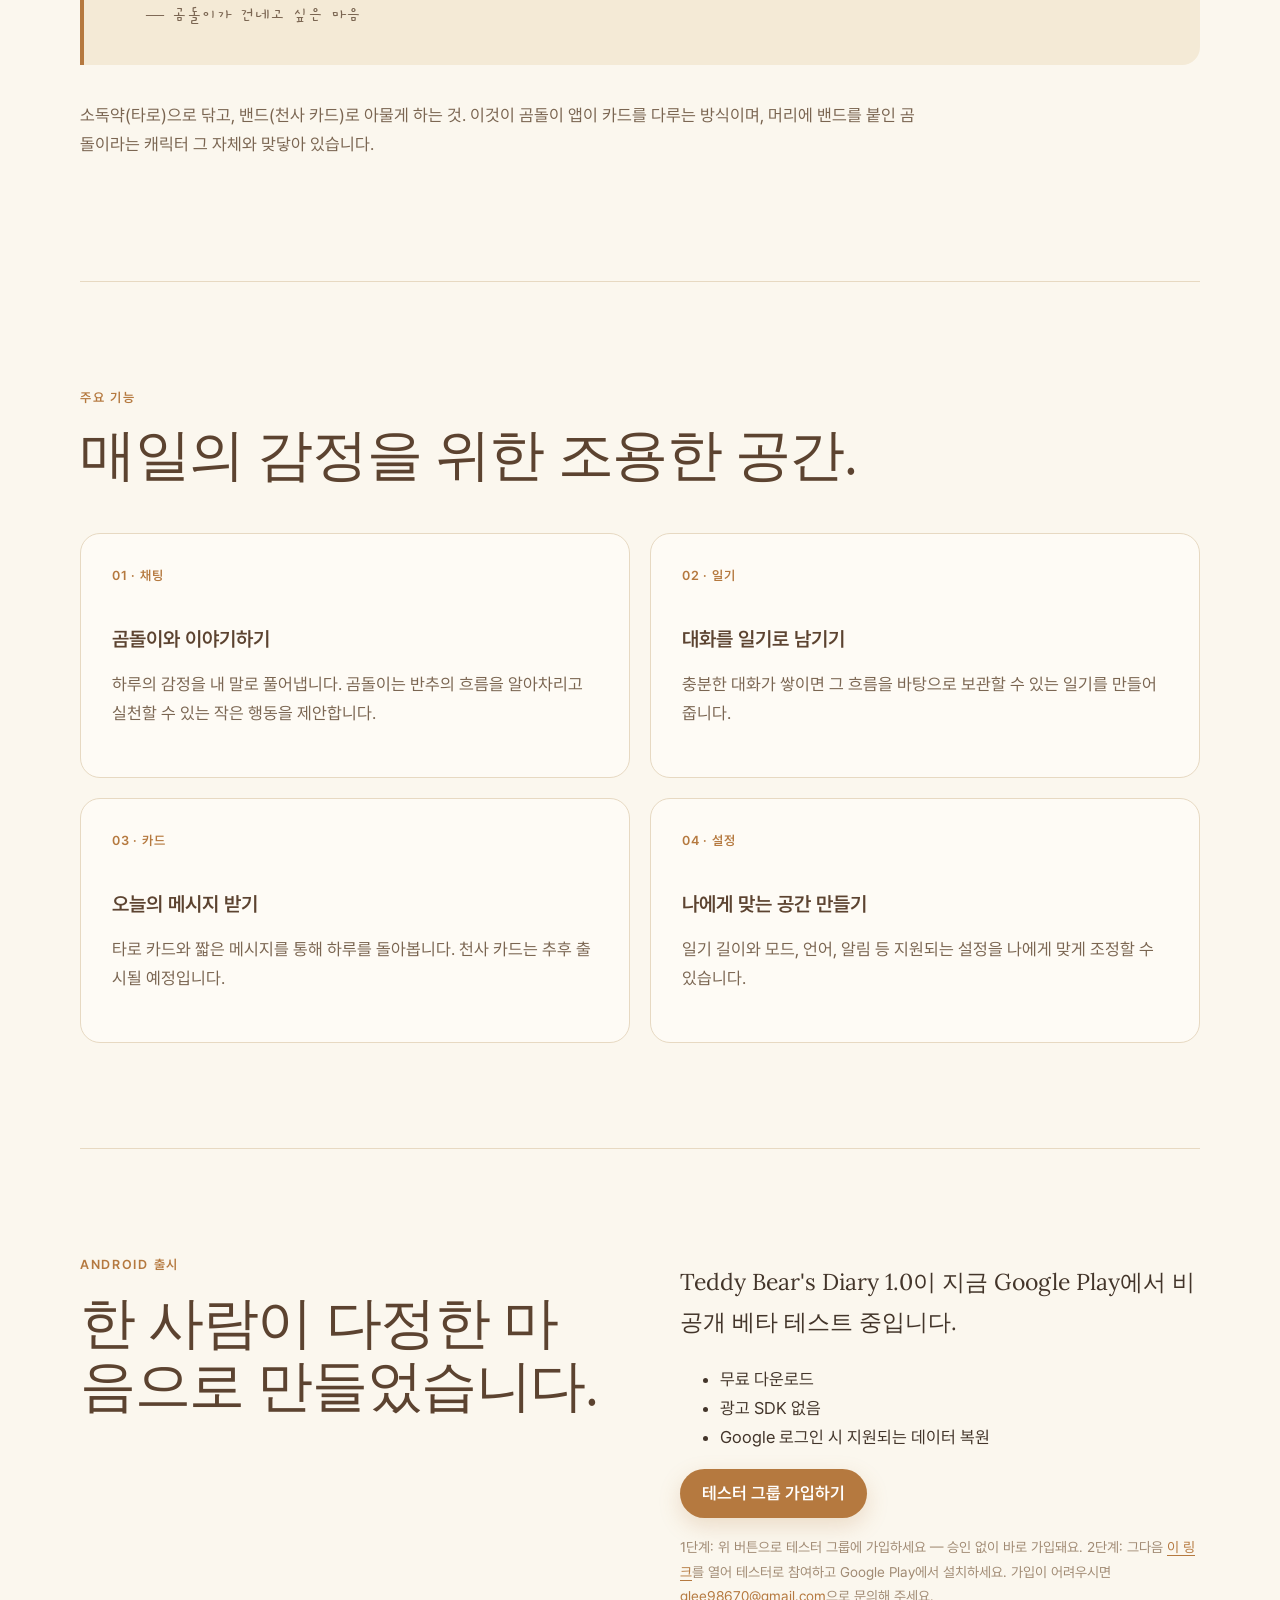
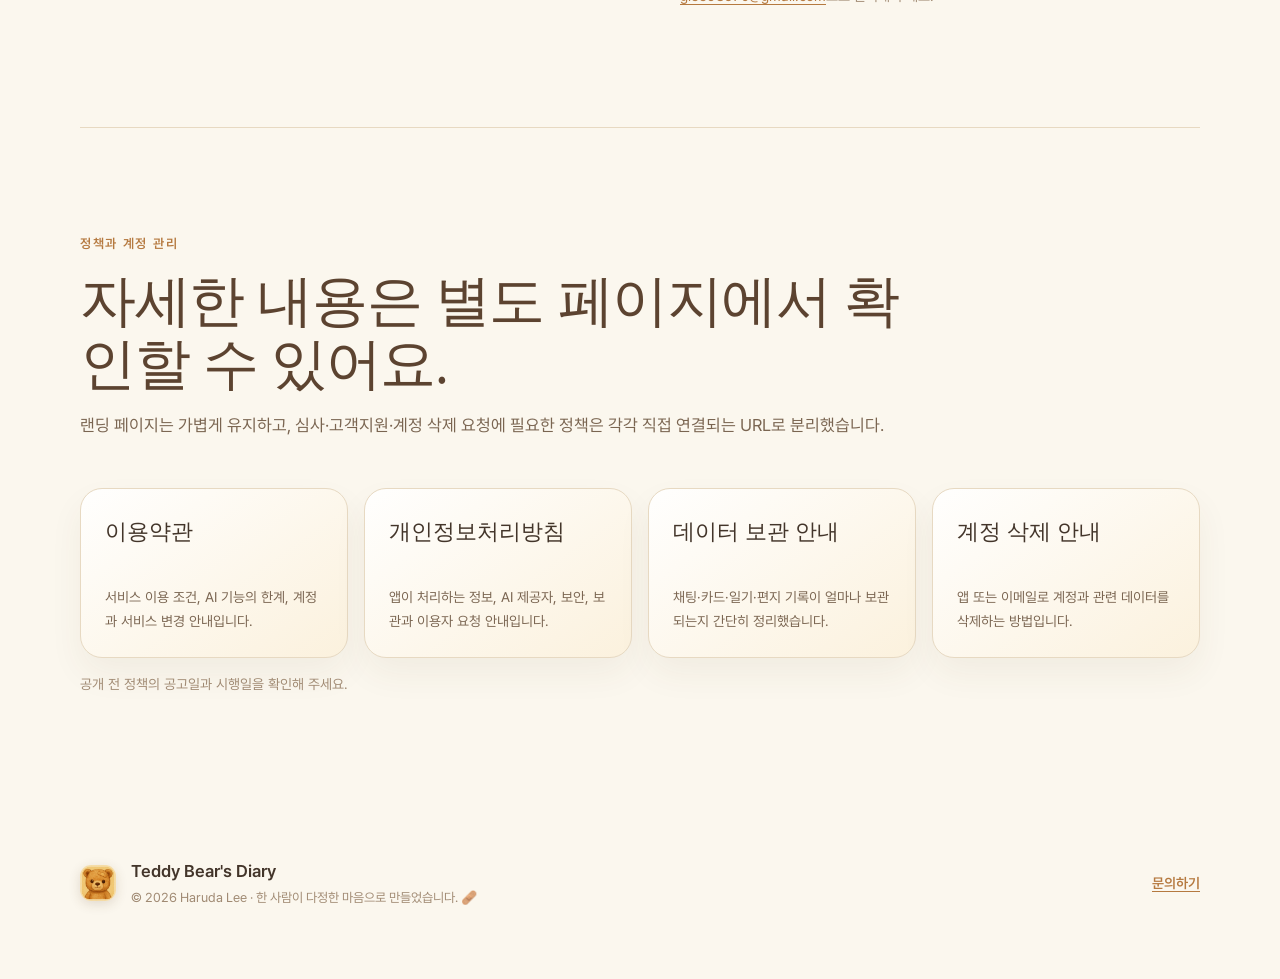
==== commit b420ed90: "fix: clarify open beta join flow (no approval needed)" ====
--- a/ko/index.html
+++ b/ko/index.html
@@ -127,9 +127,9 @@
           <li>Google 로그인 시 지원되는 데이터 복원</li>
         </ul>
         <p class="beta-cta">
-          <a class="button" href="https://groups.google.com/g/brownie_teddybear_test" target="_blank" rel="noopener">참여 요청하기</a>
+          <a class="button" href="https://groups.google.com/g/brownie_teddybear_test" target="_blank" rel="noopener">테스터 그룹 가입하기</a>
         </p>
-        <p class="small-note">1단계: 위 버튼으로 테스터 그룹 참여를 요청해 주세요 (승인은 보통 빠르게 처리돼요). 2단계: 승인되면 <a href="https://play.google.com/apps/testing/com.harudalee.browniediary" target="_blank" rel="noopener">이 링크</a>를 열어 테스터로 참여하고 Google Play에서 설치하세요. 가입이 어려우시면 <a href="mailto:glee98670@gmail.com">glee98670@gmail.com</a>으로 문의해 주세요.</p>
+        <p class="small-note">1단계: 위 버튼으로 테스터 그룹에 가입하세요 — 승인 없이 바로 가입돼요. 2단계: 그다음 <a href="https://play.google.com/apps/testing/com.harudalee.browniediary" target="_blank" rel="noopener">이 링크</a>를 열어 테스터로 참여하고 Google Play에서 설치하세요. 가입이 어려우시면 <a href="mailto:glee98670@gmail.com">glee98670@gmail.com</a>으로 문의해 주세요.</p>
       </div>
     </section>
 
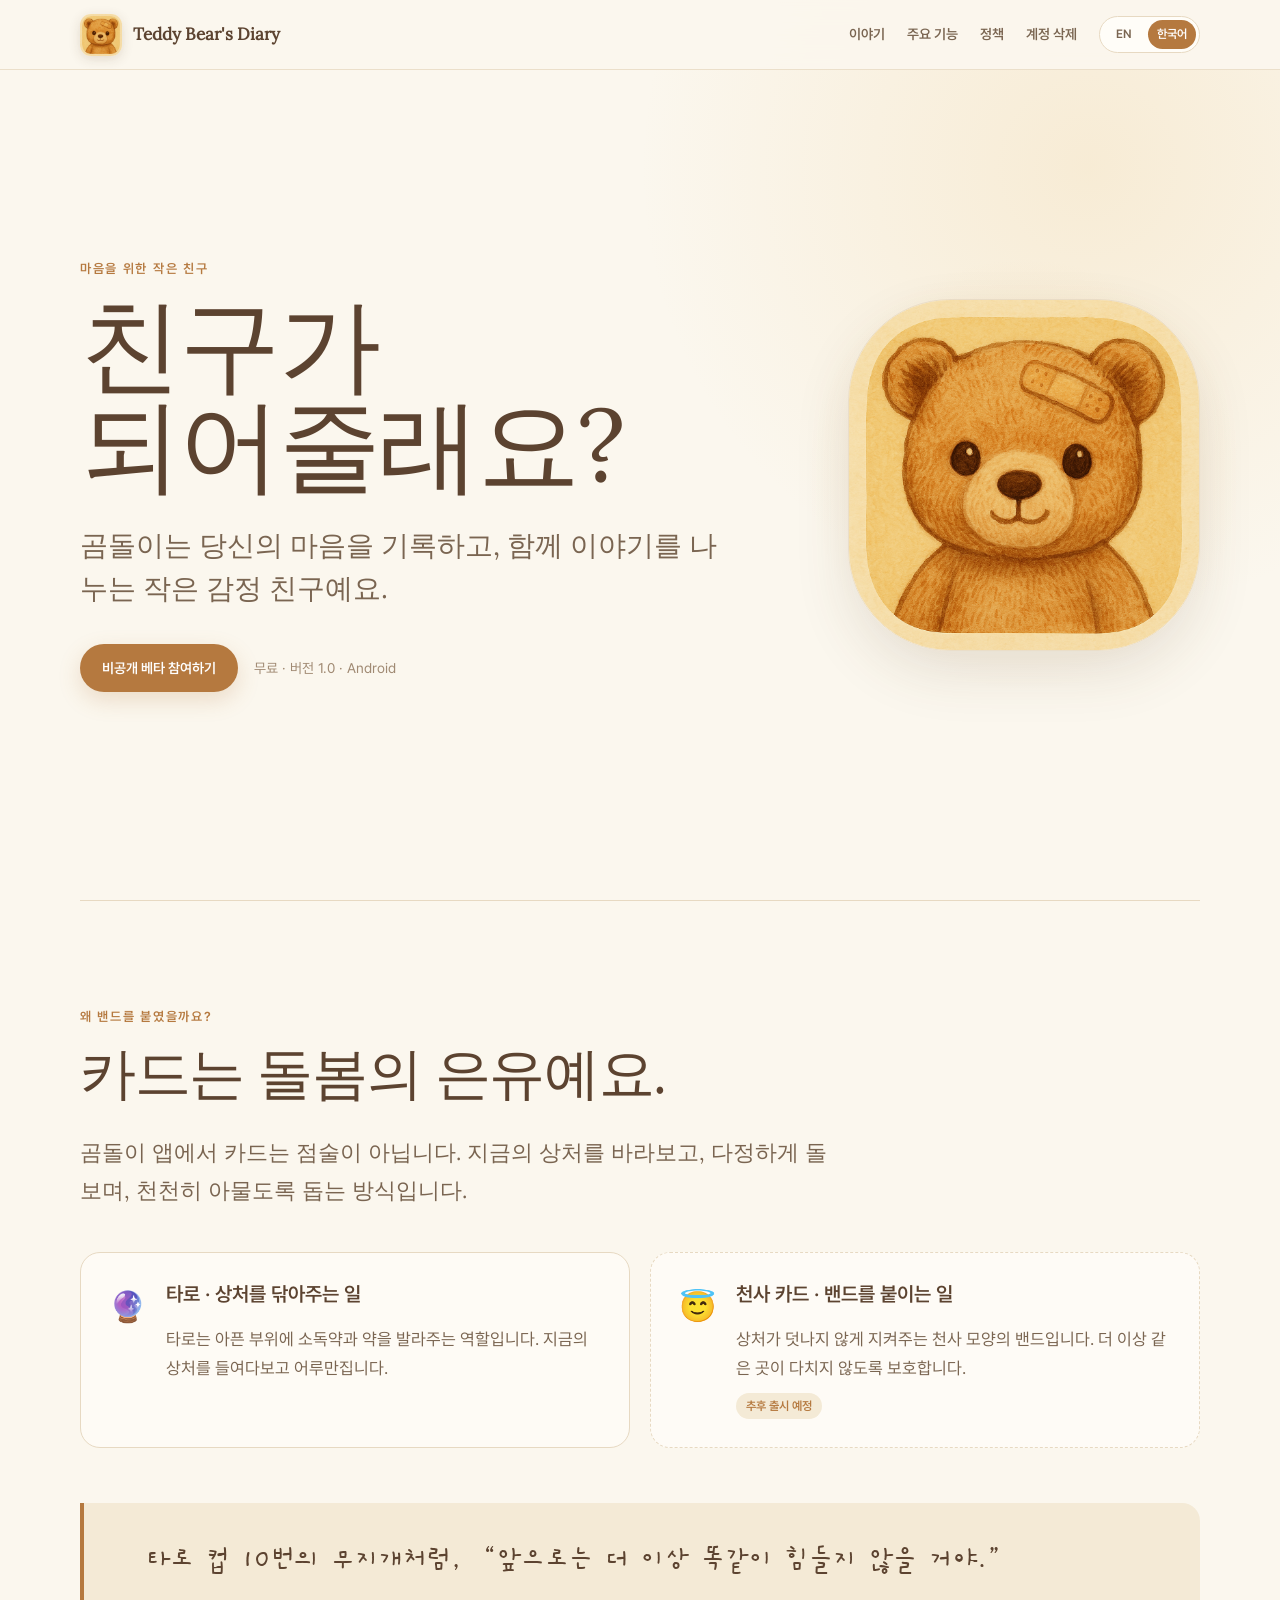
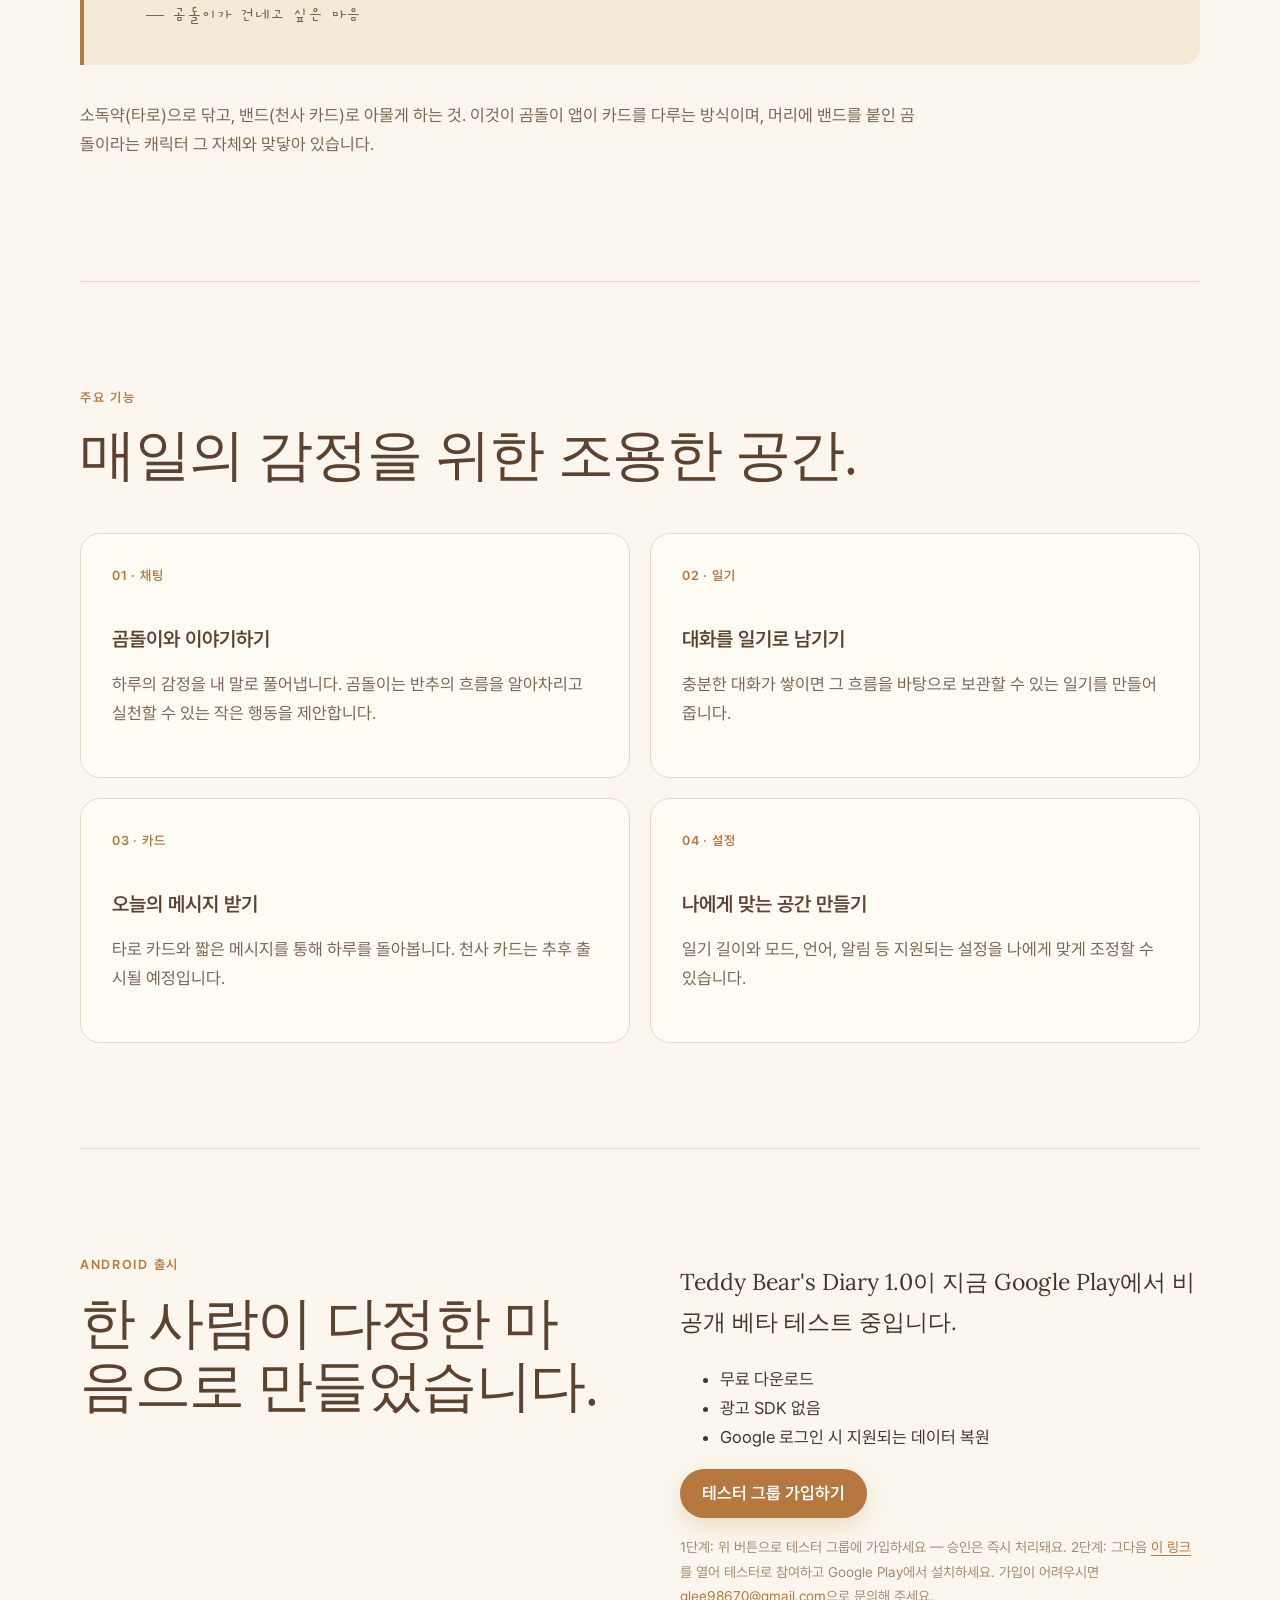
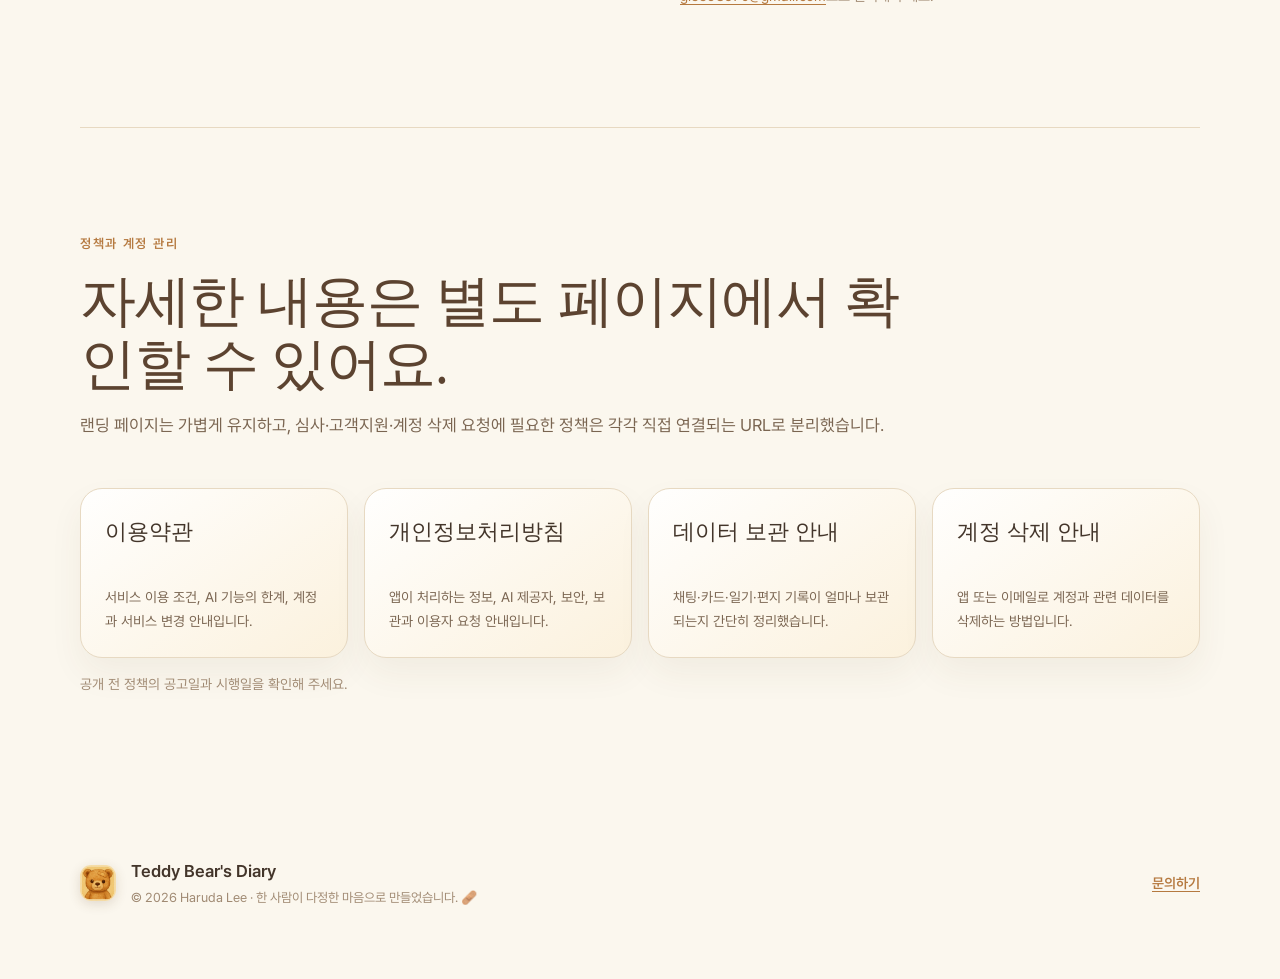
==== commit e5ee3c98: "copy: approval is instant" ====
--- a/ko/index.html
+++ b/ko/index.html
@@ -129,7 +129,7 @@
         <p class="beta-cta">
           <a class="button" href="https://groups.google.com/g/brownie_teddybear_test" target="_blank" rel="noopener">테스터 그룹 가입하기</a>
         </p>
-        <p class="small-note">1단계: 위 버튼으로 테스터 그룹에 가입하세요 — 승인 없이 바로 가입돼요. 2단계: 그다음 <a href="https://play.google.com/apps/testing/com.harudalee.browniediary" target="_blank" rel="noopener">이 링크</a>를 열어 테스터로 참여하고 Google Play에서 설치하세요. 가입이 어려우시면 <a href="mailto:glee98670@gmail.com">glee98670@gmail.com</a>으로 문의해 주세요.</p>
+        <p class="small-note">1단계: 위 버튼으로 테스터 그룹에 가입하세요 — 승인은 즉시 처리돼요. 2단계: 그다음 <a href="https://play.google.com/apps/testing/com.harudalee.browniediary" target="_blank" rel="noopener">이 링크</a>를 열어 테스터로 참여하고 Google Play에서 설치하세요. 가입이 어려우시면 <a href="mailto:glee98670@gmail.com">glee98670@gmail.com</a>으로 문의해 주세요.</p>
       </div>
     </section>
 
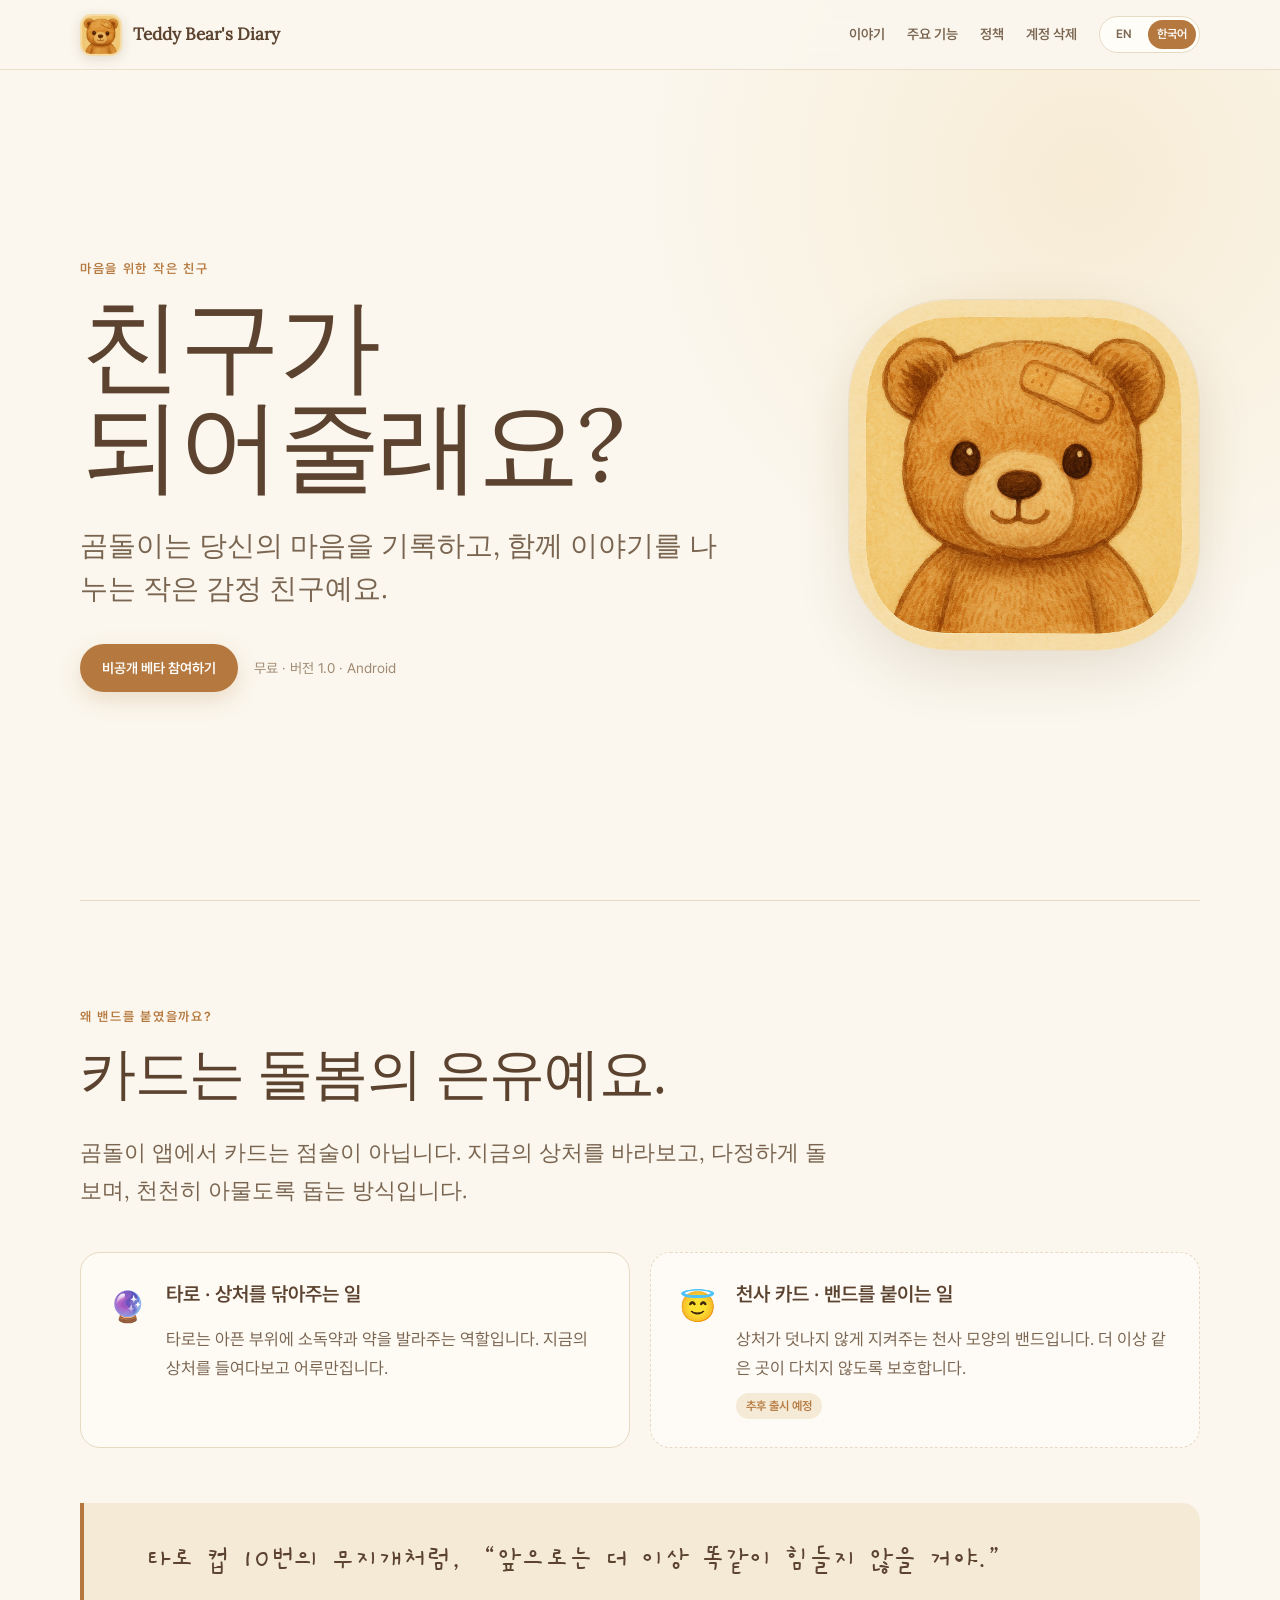
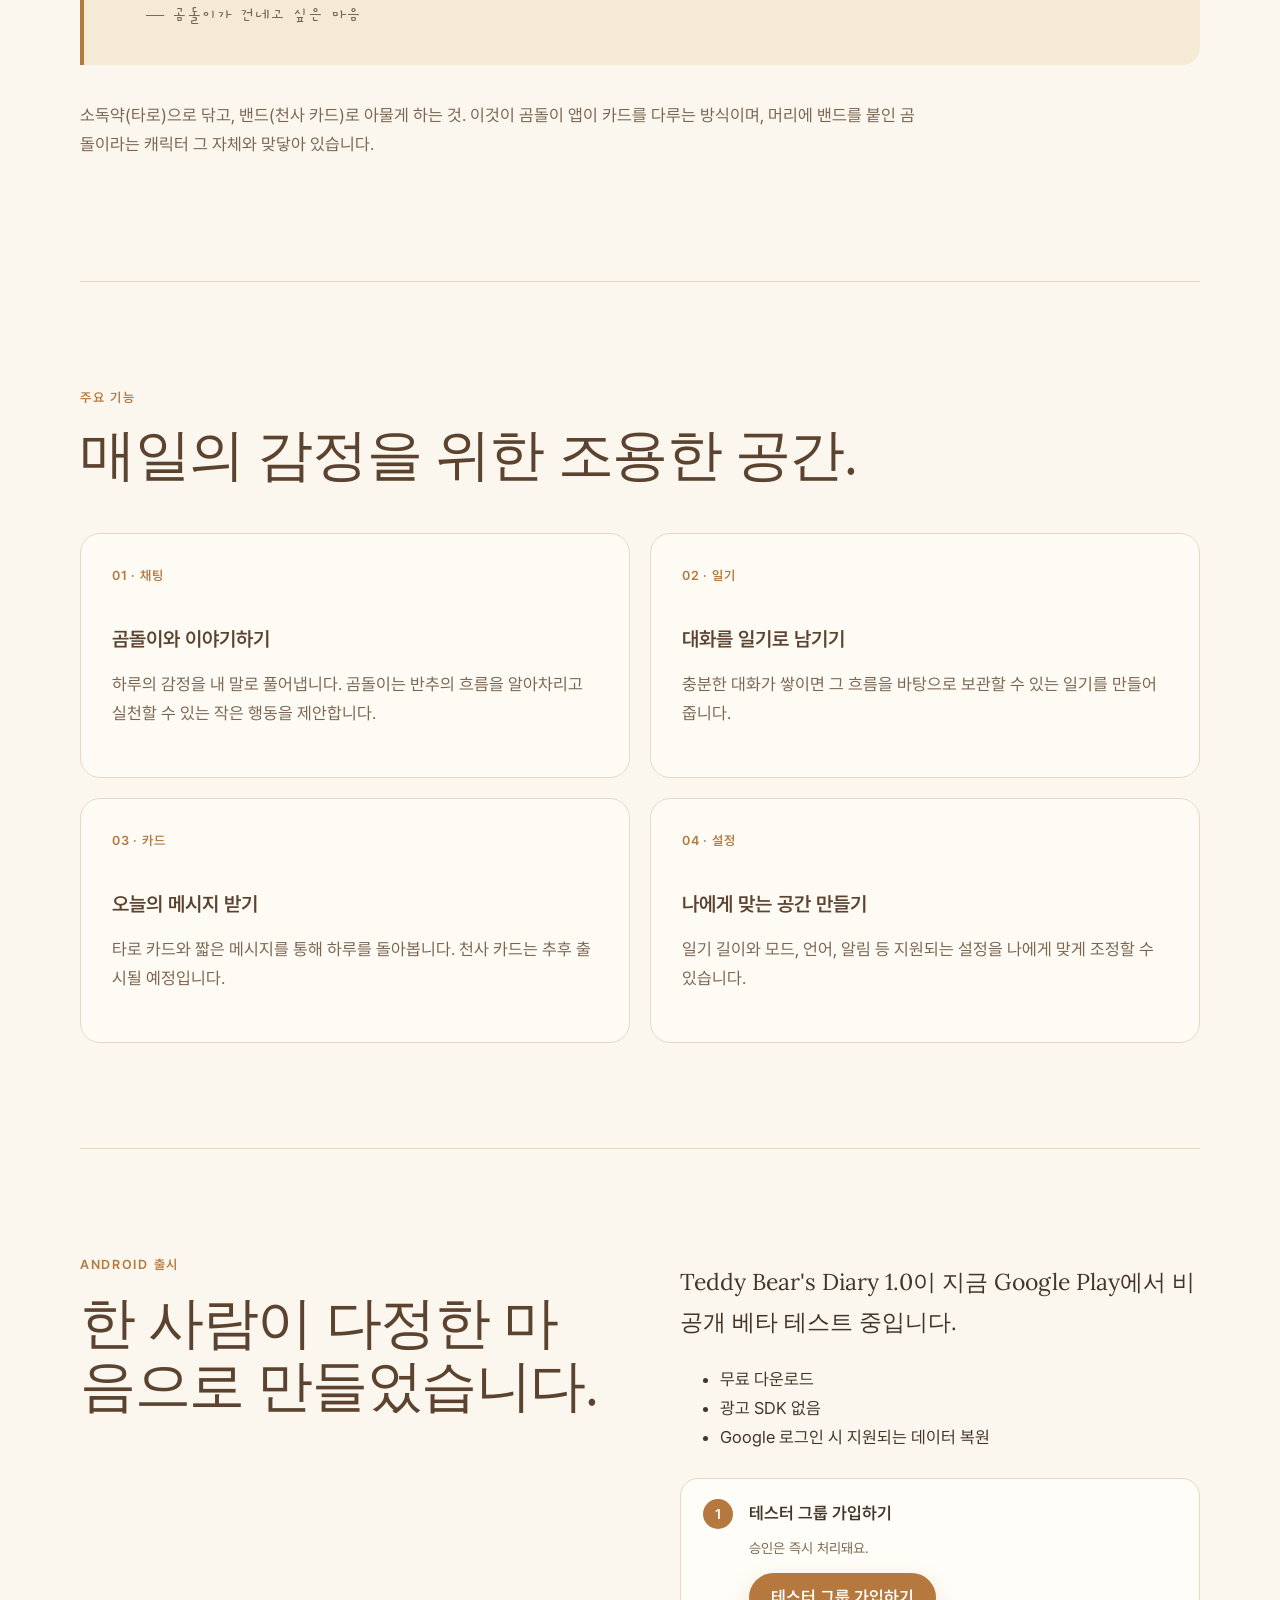
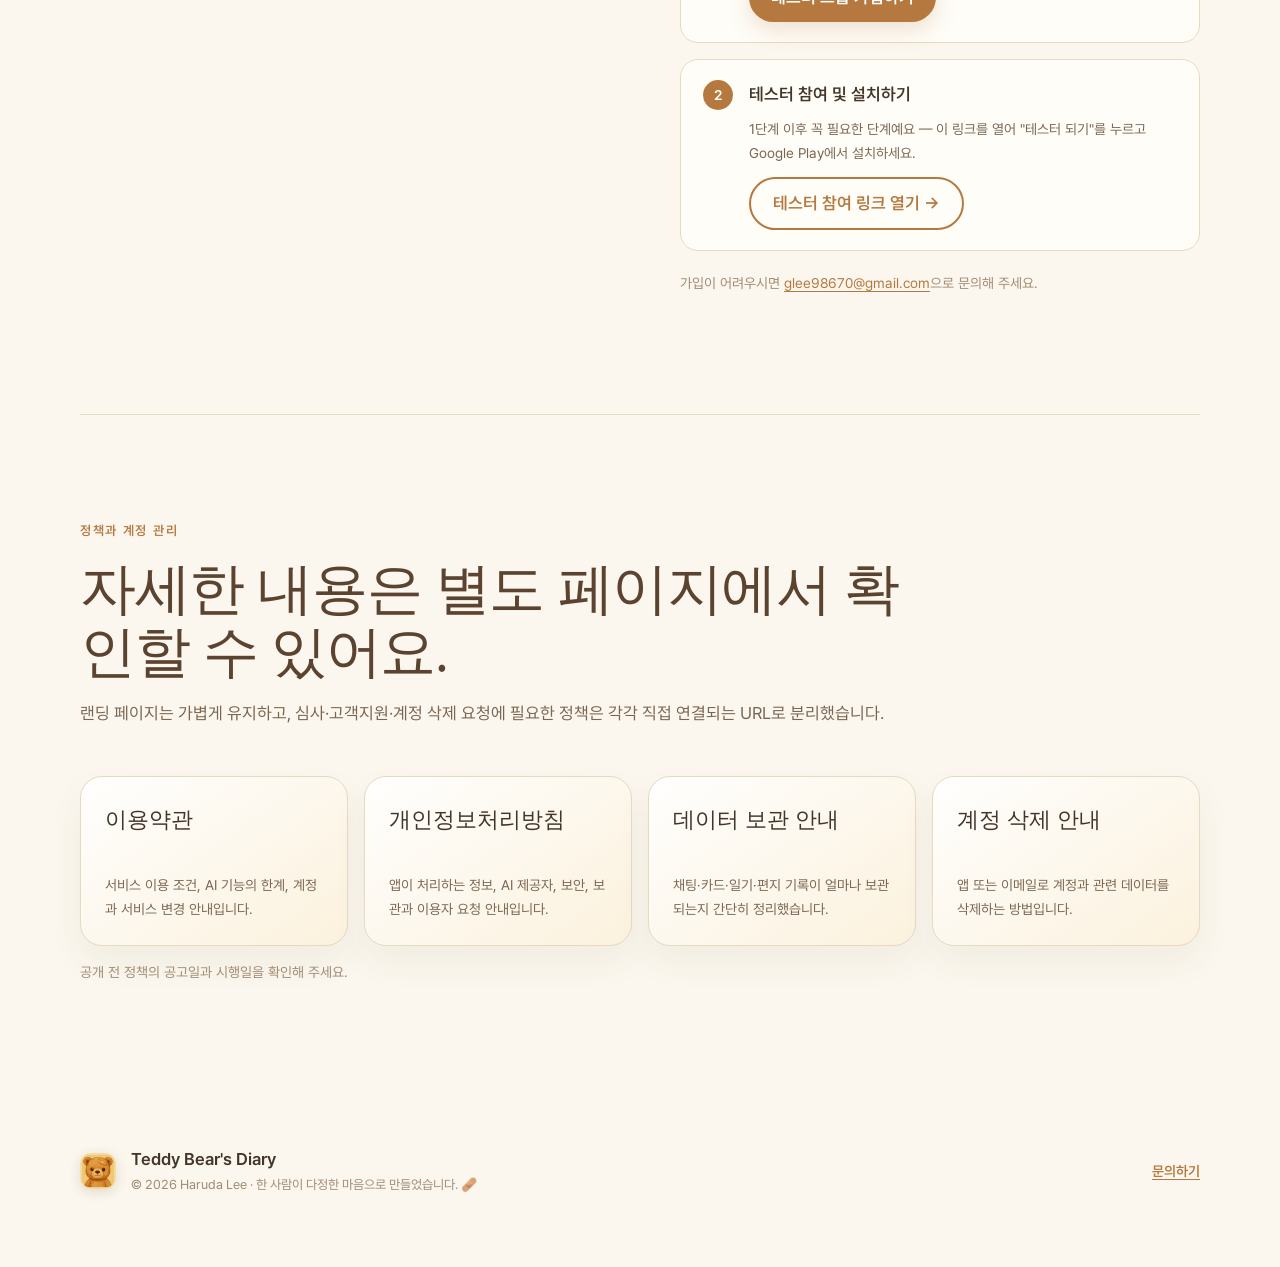
==== commit 7b46e0ea: "fix(beta): make step 2 opt-in link a clearly visible step card Testers were missing the step 2 opt-i" ====
--- a/ko/index.html
+++ b/ko/index.html
@@ -126,10 +126,25 @@
           <li>광고 SDK 없음</li>
           <li>Google 로그인 시 지원되는 데이터 복원</li>
         </ul>
-        <p class="beta-cta">
-          <a class="button" href="https://groups.google.com/g/brownie_teddybear_test" target="_blank" rel="noopener">테스터 그룹 가입하기</a>
-        </p>
-        <p class="small-note">1단계: 위 버튼으로 테스터 그룹에 가입하세요 — 승인은 즉시 처리돼요. 2단계: 그다음 <a href="https://play.google.com/apps/testing/com.harudalee.browniediary" target="_blank" rel="noopener">이 링크</a>를 열어 테스터로 참여하고 Google Play에서 설치하세요. 가입이 어려우시면 <a href="mailto:glee98670@gmail.com">glee98670@gmail.com</a>으로 문의해 주세요.</p>
+        <div class="beta-steps">
+          <div class="beta-step">
+            <span class="beta-step-num" aria-hidden="true">1</span>
+            <div class="beta-step-body">
+              <p class="beta-step-title">테스터 그룹 가입하기</p>
+              <p class="beta-step-desc">승인은 즉시 처리돼요.</p>
+              <a class="button" href="https://groups.google.com/g/brownie_teddybear_test" target="_blank" rel="noopener">테스터 그룹 가입하기</a>
+            </div>
+          </div>
+          <div class="beta-step">
+            <span class="beta-step-num" aria-hidden="true">2</span>
+            <div class="beta-step-body">
+              <p class="beta-step-title">테스터 참여 및 설치하기</p>
+              <p class="beta-step-desc">1단계 이후 꼭 필요한 단계예요 — 이 링크를 열어 "테스터 되기"를 누르고 Google Play에서 설치하세요.</p>
+              <a class="button button-outline" href="https://play.google.com/apps/testing/com.harudalee.browniediary" target="_blank" rel="noopener">테스터 참여 링크 열기 →</a>
+            </div>
+          </div>
+        </div>
+        <p class="small-note">가입이 어려우시면 <a href="mailto:glee98670@gmail.com">glee98670@gmail.com</a>으로 문의해 주세요.</p>
       </div>
     </section>
 
--- a/styles.css
+++ b/styles.css
@@ -286,6 +286,18 @@
   transform: translateY(-1px);
 }
 
+.button-outline {
+  background: transparent;
+  border: 2px solid var(--accent);
+  color: var(--accent);
+  box-shadow: none;
+}
+
+.button-outline:hover {
+  background: var(--paper-deep);
+  color: var(--accent-dark);
+}
+
 .hero-art {
   position: relative;
   margin: 0;
@@ -454,6 +466,61 @@
 .small-note {
   color: var(--soft);
   font-size: 14px;
+}
+
+.beta-steps {
+  display: flex;
+  flex-direction: column;
+  gap: 16px;
+  margin: 26px 0 20px;
+}
+
+.beta-step {
+  display: flex;
+  gap: 16px;
+  align-items: flex-start;
+  padding: 20px 22px;
+  border: 1px solid var(--line);
+  border-radius: 18px;
+  background: var(--card);
+}
+
+.beta-step-num {
+  display: flex;
+  flex: 0 0 auto;
+  align-items: center;
+  justify-content: center;
+  width: 30px;
+  height: 30px;
+  border-radius: 50%;
+  background: var(--accent);
+  color: white;
+  font-weight: 700;
+  font-size: 14px;
+}
+
+.beta-step-body {
+  display: flex;
+  flex: 1 1 auto;
+  flex-direction: column;
+  gap: 8px;
+}
+
+.beta-step-title {
+  margin: 0;
+  color: var(--ink);
+  font-weight: 600;
+}
+
+.beta-step-desc {
+  margin: 0;
+  color: var(--muted);
+  font-size: 14px;
+}
+
+.beta-step .button {
+  align-self: flex-start;
+  margin-top: 4px;
 }
 
 .policies {
